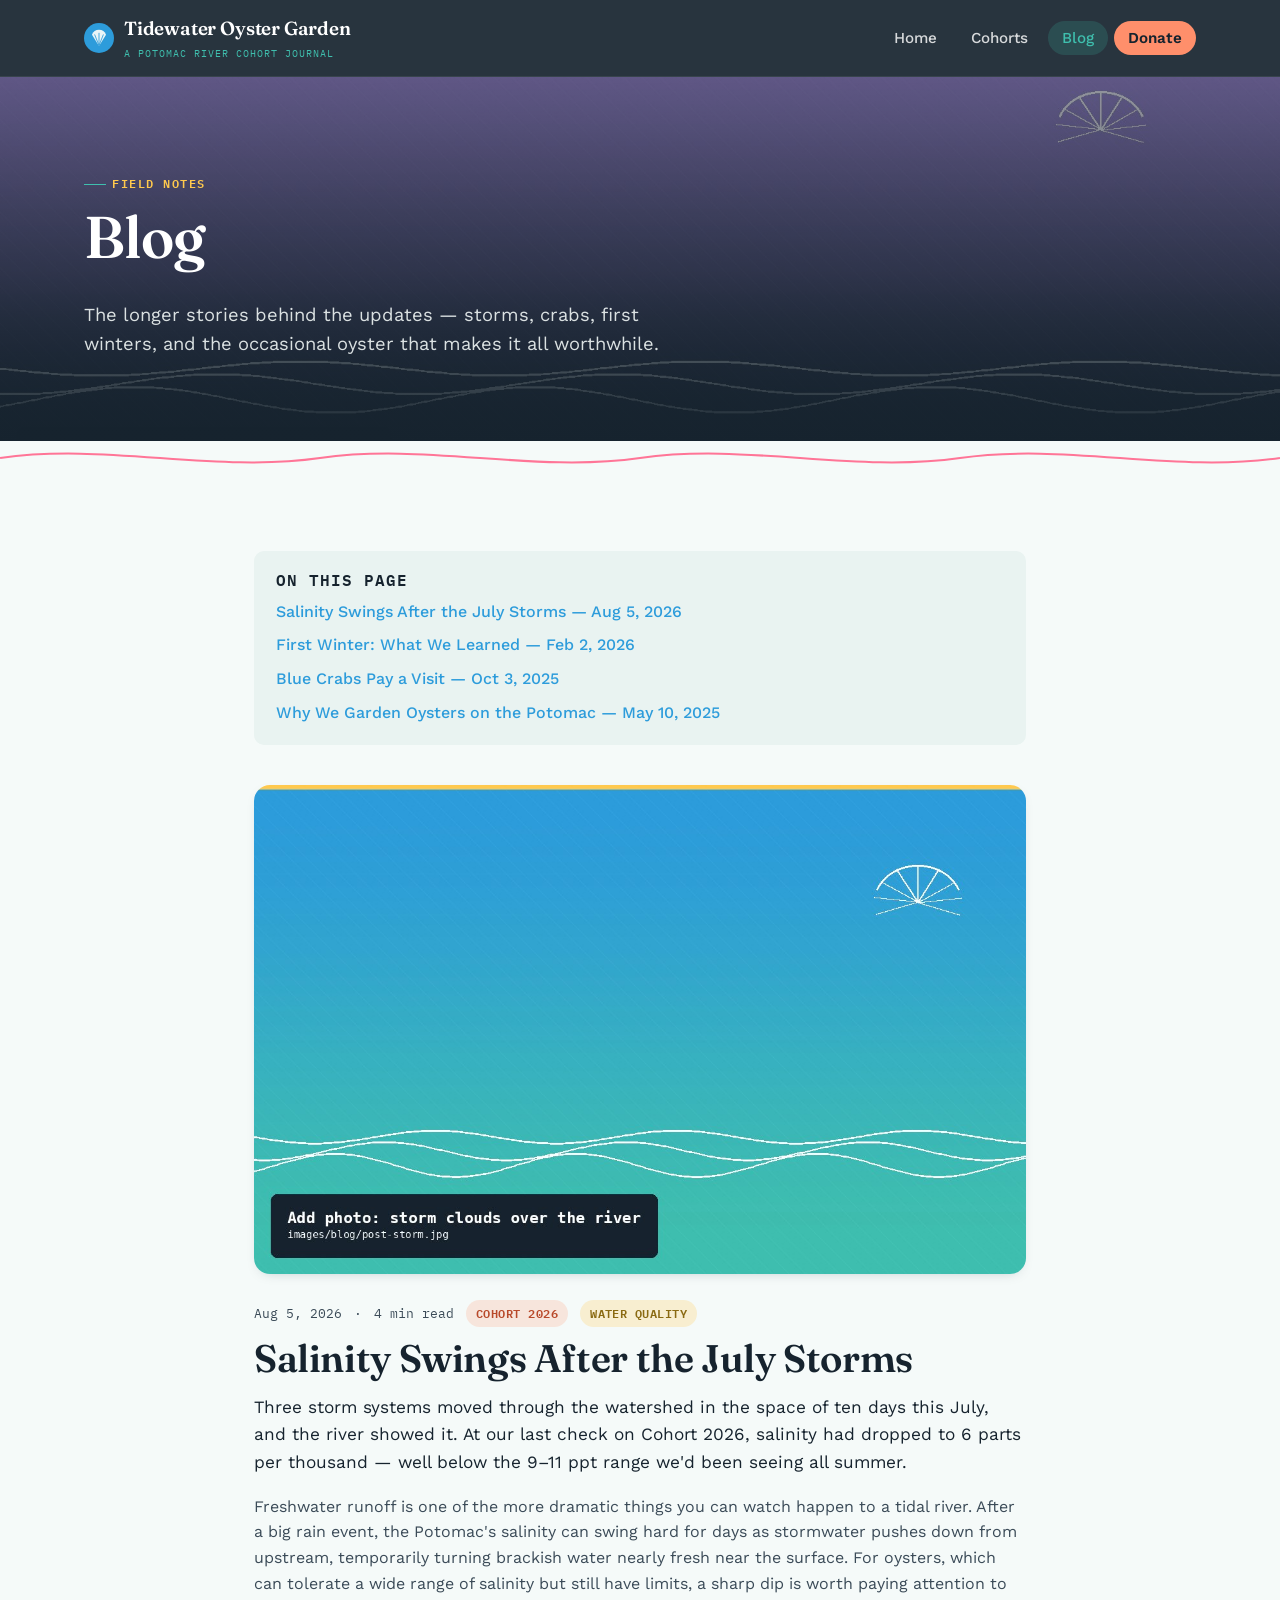
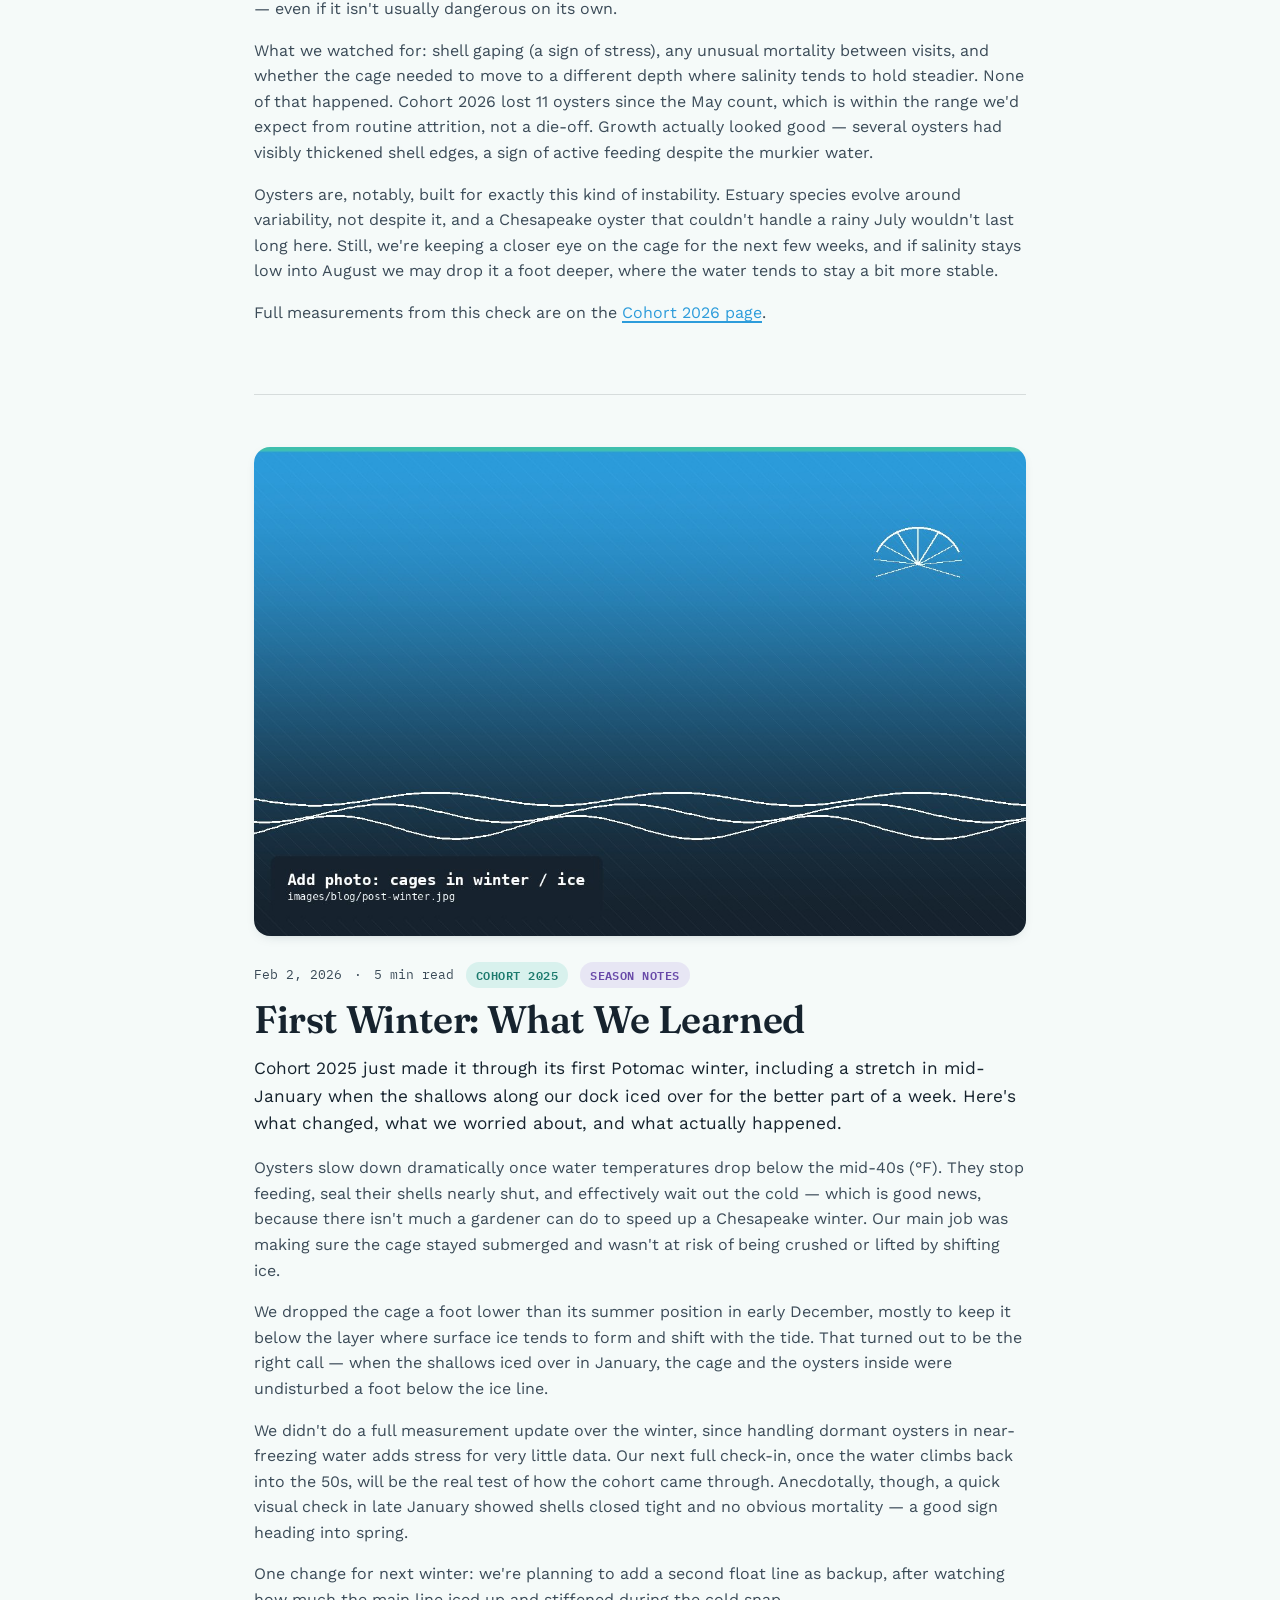
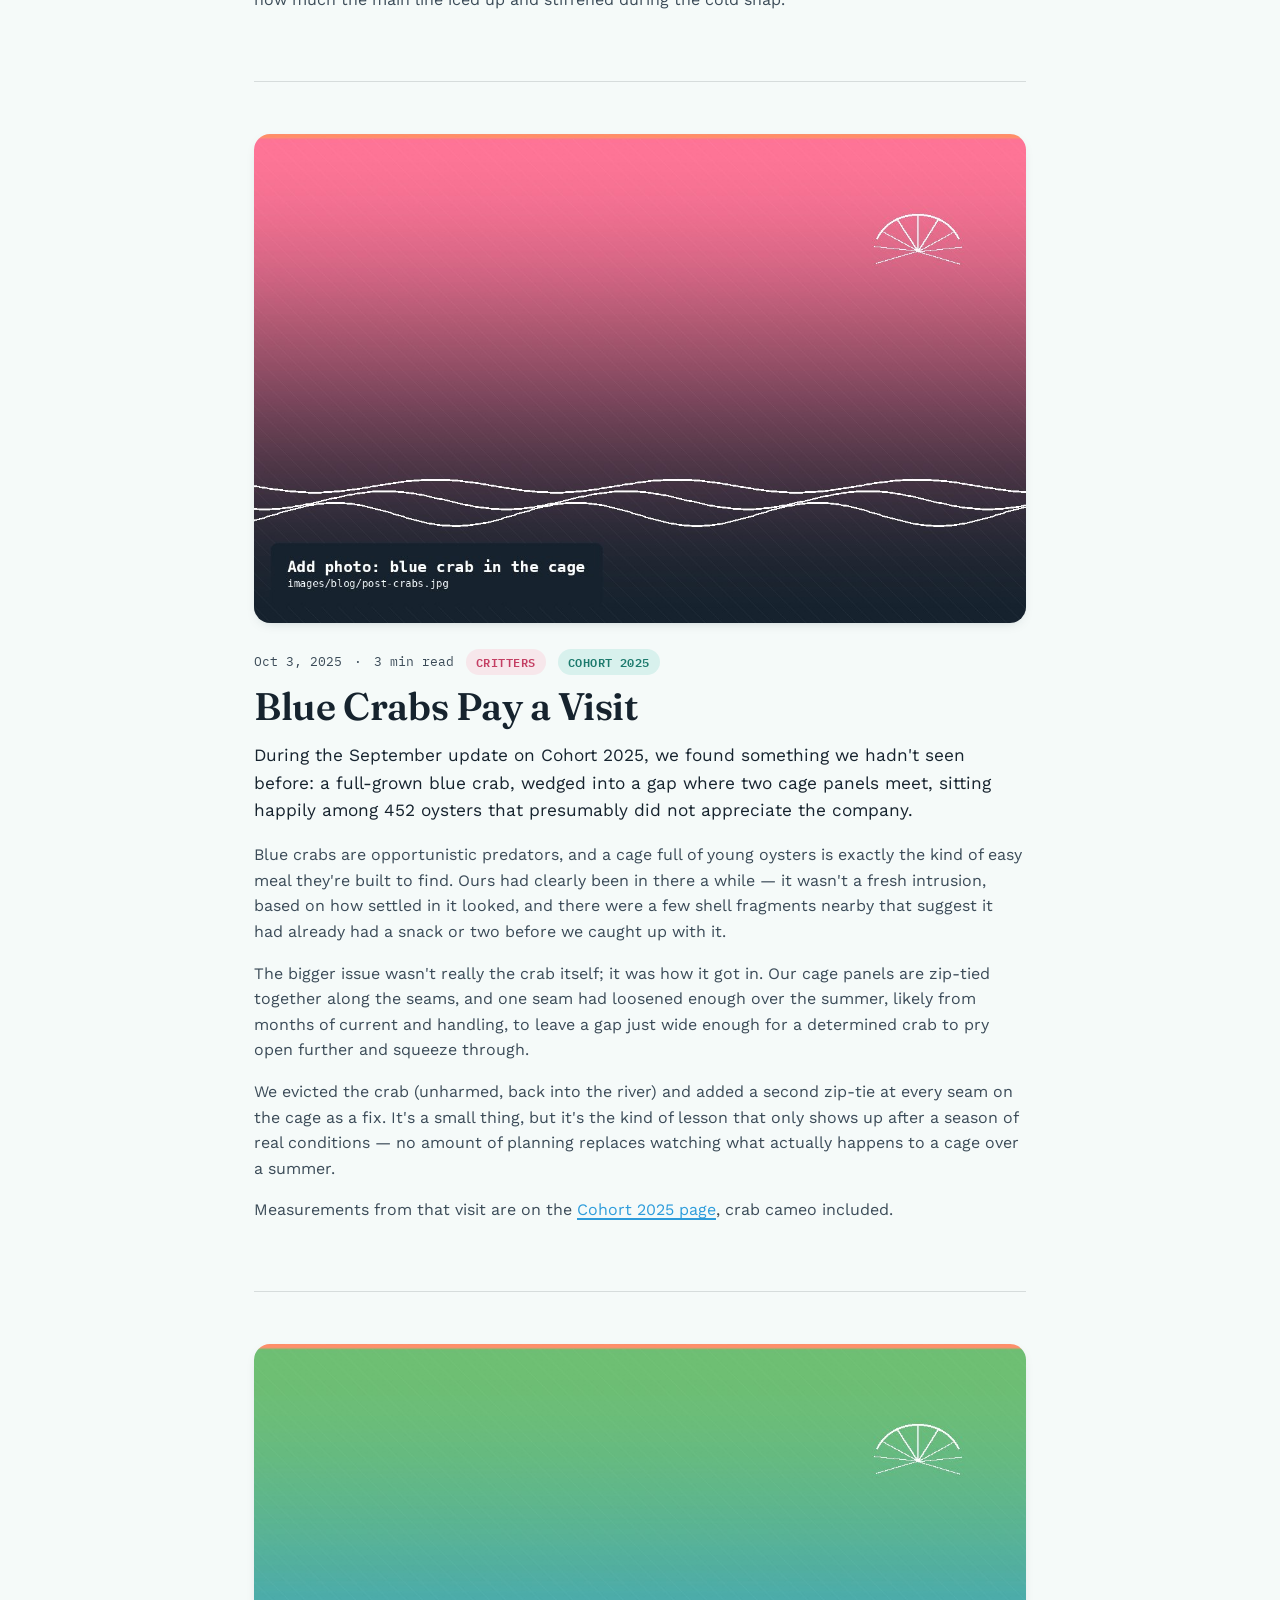
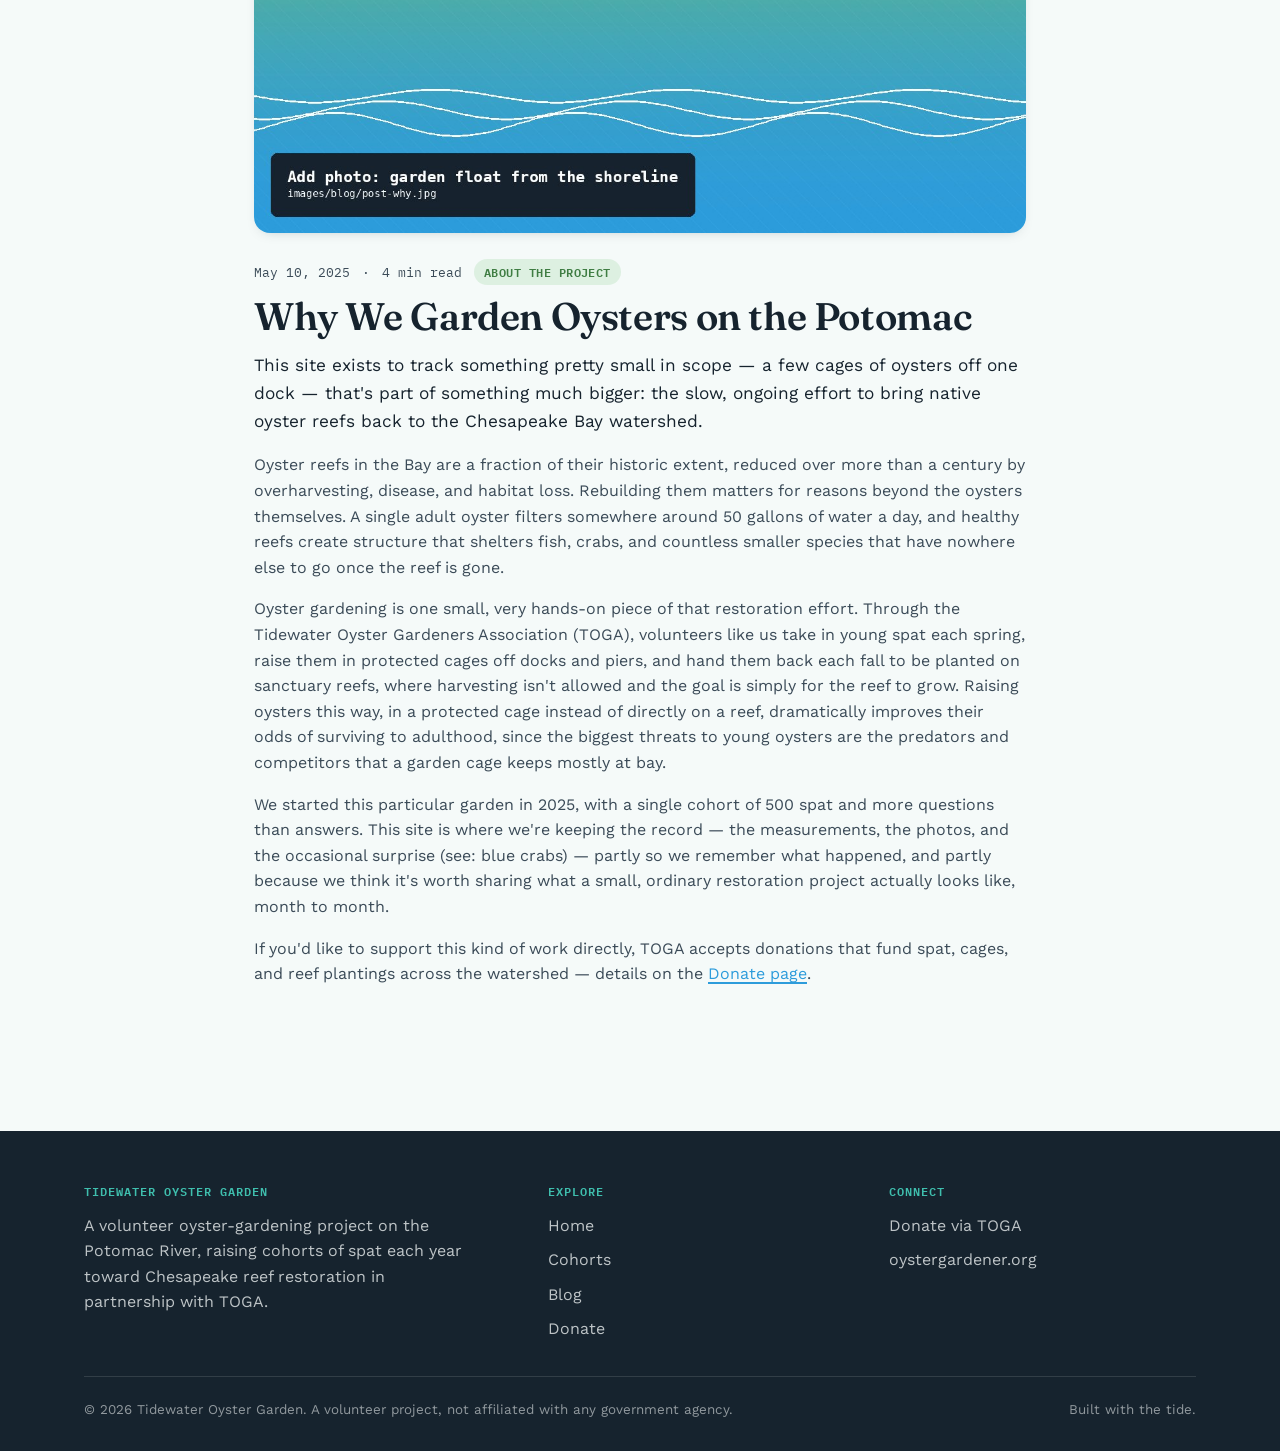
==== blog.html @ a96fbdc8 "Add files via upload" ====
<!DOCTYPE html>
<html lang="en">
<head>
<meta charset="UTF-8">
<meta name="viewport" content="width=device-width, initial-scale=1.0">
<title>Blog — Tidewater Oyster Garden</title>
<meta name="description" content="Field notes from the oyster garden: storms, crabs, first winters, and the story behind the project.">
<link rel="preconnect" href="https://fonts.googleapis.com">
<link rel="stylesheet" href="css/style.css">
</head>
<body data-page="blog">

<header class="site-header">
  <nav class="nav">
    <a href="index.html" class="brand">
      <svg class="brand-mark" viewBox="0 0 32 32" xmlns="http://www.w3.org/2000/svg" aria-hidden="true">
        <circle cx="16" cy="16" r="16" fill="#2D9CDB"/>
        <path d="M16 24.5 L8.5 12.5 A8 8 0 0 1 23.5 12.5 Z" fill="#F5FAF9" opacity="0.95"/>
        <path d="M16 24 L16 10.5 M16 24 L11.3 12.2 M16 24 L20.7 12.2" stroke="#2D9CDB" stroke-width="0.9" fill="none"/>
      </svg>
      <span>Tidewater Oyster Garden<small>A Potomac River Cohort Journal</small></span>
    </a>
    <button class="nav-toggle" aria-label="Toggle navigation" aria-expanded="false"><span></span></button>
    <ul class="nav-links">
      <li><a href="index.html" data-nav="home">Home</a></li>
      <li><a href="cohorts.html" data-nav="cohorts">Cohorts</a></li>
      <li><a href="blog.html" data-nav="blog">Blog</a></li>
      <li><a href="donate.html" data-nav="donate" class="nav-cta">Donate</a></li>
    </ul>
  </nav>
</header>

<section class="hero" style="min-height:auto;">
  <div class="hero-media"><img src="images/site/hero-blog.jpg" alt="View of the oyster garden float from the dock"></div>
  <div class="hero-inner hero-inner--sm">
    <p class="eyebrow" style="color:#FFC94D">Field notes</p>
    <h1 style="max-width:20ch;">Blog</h1>
    <p class="lede">The longer stories behind the updates — storms, crabs, first winters, and the occasional oyster that makes it all worthwhile.</p>
  </div>
</section>

<svg class="tide-line" viewBox="0 0 1200 40" preserveAspectRatio="none" aria-hidden="true">
  <path d="M0,20 C100,2 200,38 300,20 C400,2 500,38 600,20 C700,2 800,38 900,20 C1000,2 1100,38 1200,20" stroke="#FF7597"/>
</svg>

<section class="section">
  <div class="container" style="max-width:820px;">

    <nav class="post-toc" aria-label="Post index">
      <h2>On this page</h2>
      <ul>
        <li><a href="#salinity-swings">Salinity Swings After the July Storms — Aug 5, 2026</a></li>
        <li><a href="#first-winter">First Winter: What We Learned — Feb 2, 2026</a></li>
        <li><a href="#blue-crabs">Blue Crabs Pay a Visit — Oct 3, 2025</a></li>
        <li><a href="#why-we-garden">Why We Garden Oysters on the Potomac — May 10, 2025</a></li>
      </ul>
    </nav>

    <article class="post" id="salinity-swings">
      <div class="post-media"><img src="images/blog/post-storm.jpg" alt="Storm clouds gathering over the Potomac"></div>
      <div class="post-meta">
        <span>Aug 5, 2026</span><span>·</span><span>4 min read</span><span class="tag tag-coral">Cohort 2026</span><span class="tag tag-gold">Water Quality</span>
      </div>
      <h2>Salinity Swings After the July Storms</h2>
      <p class="lede">Three storm systems moved through the watershed in the space of ten days this July, and the river showed it. At our last check on Cohort 2026, salinity had dropped to 6 parts per thousand — well below the 9–11 ppt range we'd been seeing all summer.</p>
      <p>Freshwater runoff is one of the more dramatic things you can watch happen to a tidal river. After a big rain event, the Potomac's salinity can swing hard for days as stormwater pushes down from upstream, temporarily turning brackish water nearly fresh near the surface. For oysters, which can tolerate a wide range of salinity but still have limits, a sharp dip is worth paying attention to — even if it isn't usually dangerous on its own.</p>
      <p>What we watched for: shell gaping (a sign of stress), any unusual mortality between visits, and whether the cage needed to move to a different depth where salinity tends to hold steadier. None of that happened. Cohort 2026 lost 11 oysters since the May count, which is within the range we'd expect from routine attrition, not a die-off. Growth actually looked good — several oysters had visibly thickened shell edges, a sign of active feeding despite the murkier water.</p>
      <p>Oysters are, notably, built for exactly this kind of instability. Estuary species evolve around variability, not despite it, and a Chesapeake oyster that couldn't handle a rainy July wouldn't last long here. Still, we're keeping a closer eye on the cage for the next few weeks, and if salinity stays low into August we may drop it a foot deeper, where the water tends to stay a bit more stable.</p>
      <p>Full measurements from this check are on the <a href="cohort-2026.html#update-2026-07">Cohort 2026 page</a>.</p>
    </article>

    <article class="post" id="first-winter">
      <div class="post-media"><img src="images/blog/post-winter.jpg" alt="Ice forming near the dock in winter"></div>
      <div class="post-meta">
        <span>Feb 2, 2026</span><span>·</span><span>5 min read</span><span class="tag tag-seafoam">Cohort 2025</span><span class="tag tag-lavender">Season Notes</span>
      </div>
      <h2>First Winter: What We Learned</h2>
      <p class="lede">Cohort 2025 just made it through its first Potomac winter, including a stretch in mid-January when the shallows along our dock iced over for the better part of a week. Here's what changed, what we worried about, and what actually happened.</p>
      <p>Oysters slow down dramatically once water temperatures drop below the mid-40s (°F). They stop feeding, seal their shells nearly shut, and effectively wait out the cold — which is good news, because there isn't much a gardener can do to speed up a Chesapeake winter. Our main job was making sure the cage stayed submerged and wasn't at risk of being crushed or lifted by shifting ice.</p>
      <p>We dropped the cage a foot lower than its summer position in early December, mostly to keep it below the layer where surface ice tends to form and shift with the tide. That turned out to be the right call — when the shallows iced over in January, the cage and the oysters inside were undisturbed a foot below the ice line.</p>
      <p>We didn't do a full measurement update over the winter, since handling dormant oysters in near-freezing water adds stress for very little data. Our next full check-in, once the water climbs back into the 50s, will be the real test of how the cohort came through. Anecdotally, though, a quick visual check in late January showed shells closed tight and no obvious mortality — a good sign heading into spring.</p>
      <p>One change for next winter: we're planning to add a second float line as backup, after watching how much the main line iced up and stiffened during the cold snap.</p>
    </article>

    <article class="post" id="blue-crabs">
      <div class="post-media"><img src="images/blog/post-crabs.jpg" alt="A blue crab found inside the oyster cage"></div>
      <div class="post-meta">
        <span>Oct 3, 2025</span><span>·</span><span>3 min read</span><span class="tag">Critters</span><span class="tag tag-seafoam">Cohort 2025</span>
      </div>
      <h2>Blue Crabs Pay a Visit</h2>
      <p class="lede">During the September update on Cohort 2025, we found something we hadn't seen before: a full-grown blue crab, wedged into a gap where two cage panels meet, sitting happily among 452 oysters that presumably did not appreciate the company.</p>
      <p>Blue crabs are opportunistic predators, and a cage full of young oysters is exactly the kind of easy meal they're built to find. Ours had clearly been in there a while — it wasn't a fresh intrusion, based on how settled in it looked, and there were a few shell fragments nearby that suggest it had already had a snack or two before we caught up with it.</p>
      <p>The bigger issue wasn't really the crab itself; it was how it got in. Our cage panels are zip-tied together along the seams, and one seam had loosened enough over the summer, likely from months of current and handling, to leave a gap just wide enough for a determined crab to pry open further and squeeze through.</p>
      <p>We evicted the crab (unharmed, back into the river) and added a second zip-tie at every seam on the cage as a fix. It's a small thing, but it's the kind of lesson that only shows up after a season of real conditions — no amount of planning replaces watching what actually happens to a cage over a summer.</p>
      <p>Measurements from that visit are on the <a href="cohort-2025.html#update-2025-09">Cohort 2025 page</a>, crab cameo included.</p>
    </article>

    <article class="post" id="why-we-garden">
      <div class="post-media"><img src="images/blog/post-why.jpg" alt="View of the garden float from the shoreline"></div>
      <div class="post-meta">
        <span>May 10, 2025</span><span>·</span><span>4 min read</span><span class="tag tag-marsh">About the Project</span>
      </div>
      <h2>Why We Garden Oysters on the Potomac</h2>
      <p class="lede">This site exists to track something pretty small in scope — a few cages of oysters off one dock — that's part of something much bigger: the slow, ongoing effort to bring native oyster reefs back to the Chesapeake Bay watershed.</p>
      <p>Oyster reefs in the Bay are a fraction of their historic extent, reduced over more than a century by overharvesting, disease, and habitat loss. Rebuilding them matters for reasons beyond the oysters themselves. A single adult oyster filters somewhere around 50 gallons of water a day, and healthy reefs create structure that shelters fish, crabs, and countless smaller species that have nowhere else to go once the reef is gone.</p>
      <p>Oyster gardening is one small, very hands-on piece of that restoration effort. Through the Tidewater Oyster Gardeners Association (TOGA), volunteers like us take in young spat each spring, raise them in protected cages off docks and piers, and hand them back each fall to be planted on sanctuary reefs, where harvesting isn't allowed and the goal is simply for the reef to grow. Raising oysters this way, in a protected cage instead of directly on a reef, dramatically improves their odds of surviving to adulthood, since the biggest threats to young oysters are the predators and competitors that a garden cage keeps mostly at bay.</p>
      <p>We started this particular garden in 2025, with a single cohort of 500 spat and more questions than answers. This site is where we're keeping the record — the measurements, the photos, and the occasional surprise (see: blue crabs) — partly so we remember what happened, and partly because we think it's worth sharing what a small, ordinary restoration project actually looks like, month to month.</p>
      <p>If you'd like to support this kind of work directly, TOGA accepts donations that fund spat, cages, and reef plantings across the watershed — details on the <a href="donate.html">Donate page</a>.</p>
    </article>

  </div>
</section>

<footer class="site-footer">
  <div class="container">
    <div class="footer-grid">
      <div>
        <h4>Tidewater Oyster Garden</h4>
        <p style="color:rgba(245,250,249,.75); max-width:38ch;">A volunteer oyster-gardening project on the Potomac River, raising cohorts of spat each year toward Chesapeake reef restoration in partnership with TOGA.</p>
      </div>
      <div>
        <h4>Explore</h4>
        <ul>
          <li><a href="index.html">Home</a></li>
          <li><a href="cohorts.html">Cohorts</a></li>
          <li><a href="blog.html">Blog</a></li>
          <li><a href="donate.html">Donate</a></li>
        </ul>
      </div>
      <div>
        <h4>Connect</h4>
        <ul>
          <li><a href="https://www.oystergardener.org/donate" target="_blank" rel="noopener">Donate via TOGA</a></li>
          <li><a href="https://www.oystergardener.org" target="_blank" rel="noopener">oystergardener.org</a></li>
        </ul>
      </div>
    </div>
    <div class="footer-bottom">
      <span>© 2026 Tidewater Oyster Garden. A volunteer project, not affiliated with any government agency.</span>
      <span>Built with the tide.</span>
    </div>
  </div>
</footer>

<script src="js/main.js"></script>
</body>
</html>
---- css/style.css ----
/* ==========================================================================
   Tidewater Oyster Garden — stylesheet
   A field-notebook aesthetic for a citizen-science oyster garden on the
   Potomac. Signature element: the "tide line" — a wavy rule that separates
   sections, and a vertical tide gauge that tracks cohort update history.
   ========================================================================== */

@import url('https://fonts.googleapis.com/css2?family=Fraunces:opsz,wght@9..144,400;9..144,500;9..144,600;9..144,700&family=Work+Sans:wght@400;500;600;700&family=IBM+Plex+Mono:wght@400;500;600&display=swap');

:root{
  /* -- brand palette (fixed) -- */
  --bay:      #2D9CDB;
  --seafoam:  #3FBFAE;
  --coral:    #FF8F6B;
  --gold:     #FFC94D;
  --lavender: #A78BDB;
  --salmon:   #FF7597;
  --marsh:    #6FBF73;

  /* -- neutrals, built to sit quietly around the palette -- */
  --ink:        #16232E;
  --ink-soft:   #3B4B58;
  --paper:      #F5FAF9;
  --paper-alt:  #E9F3F1;
  --paper-deep: #DCEAE8;
  --white:      #FFFFFF;
  --line:       rgba(22,35,46,.14);
  --line-soft:  rgba(22,35,46,.08);
  --shadow:     0 12px 30px -14px rgba(16,45,58,.35);
  --shadow-sm:  0 4px 14px -8px rgba(16,45,58,.35);

  /* -- type -- */
  --font-display: 'Fraunces', 'Georgia', serif;
  --font-body:    'Work Sans', -apple-system, sans-serif;
  --font-mono:    'IBM Plex Mono', 'SFMono-Regular', monospace;

  --radius: 16px;
  --radius-sm: 10px;
  --container: 1160px;
}

*, *::before, *::after{ box-sizing: border-box; }
html{ scroll-behavior: smooth; }
@media (prefers-reduced-motion: reduce){
  html{ scroll-behavior: auto; }
  *, *::before, *::after{ animation-duration: .001ms !important; animation-iteration-count: 1 !important; transition-duration: .001ms !important; scroll-behavior: auto !important; }
}

body{
  margin: 0;
  font-family: var(--font-body);
  color: var(--ink);
  background: var(--paper);
  line-height: 1.6;
  -webkit-font-smoothing: antialiased;
}

h1,h2,h3,h4{
  font-family: var(--font-display);
  font-weight: 600;
  line-height: 1.12;
  margin: 0 0 .5em;
  color: var(--ink);
  letter-spacing: -.01em;
}
h1{ font-size: clamp(2.4rem, 4.6vw, 4rem); font-weight: 600; }
h2{ font-size: clamp(1.7rem, 3vw, 2.5rem); }
h3{ font-size: clamp(1.25rem, 1.8vw, 1.6rem); }
p{ margin: 0 0 1em; color: var(--ink-soft); }
a{ color: var(--bay); text-decoration-thickness: 1.5px; text-underline-offset: 3px; }
a:hover{ color: #1f7fb8; }
img{ max-width: 100%; display: block; }
ul{ padding-left: 1.2em; }

:focus-visible{
  outline: 3px solid var(--gold);
  outline-offset: 3px;
  border-radius: 4px;
}

.container{
  width: 100%;
  max-width: var(--container);
  margin: 0 auto;
  padding: 0 24px;
}

.eyebrow{
  font-family: var(--font-mono);
  font-size: .78rem;
  letter-spacing: .12em;
  text-transform: uppercase;
  color: var(--seafoam);
  font-weight: 600;
  display: inline-flex;
  align-items: center;
  gap: .5em;
  margin-bottom: .8em;
}
.eyebrow::before{
  content: "";
  width: 22px; height: 1.5px;
  background: var(--seafoam);
  display: inline-block;
}

/* ==========================================================================
   Site header / nav
   ========================================================================== */
.site-header{
  position: sticky; top: 0; z-index: 50;
  background: rgba(22,35,46,.92);
  backdrop-filter: blur(10px);
  border-bottom: 1px solid rgba(255,255,255,.08);
}
.nav{
  display: flex; align-items: center; justify-content: space-between;
  padding: 14px 24px;
  max-width: var(--container);
  margin: 0 auto;
}
.brand{
  display: flex; align-items: center; gap: 10px;
  color: var(--white); text-decoration: none;
  font-family: var(--font-display); font-weight: 600; font-size: 1.18rem;
  letter-spacing: -.01em;
}
.brand:hover{ color: var(--white); }
.brand-mark{ width: 30px; height: 30px; flex-shrink: 0; }
.brand small{
  display: block; font-family: var(--font-mono); font-weight: 400;
  font-size: .62rem; letter-spacing: .1em; text-transform: uppercase;
  color: var(--seafoam); margin-top: 2px;
}

.nav-links{
  display: flex; align-items: center; gap: 6px;
  list-style: none; margin: 0; padding: 0;
}
.nav-links a{
  color: rgba(255,255,255,.82);
  text-decoration: none;
  font-weight: 500; font-size: .95rem;
  padding: 8px 14px; border-radius: 999px;
  transition: background .15s ease, color .15s ease;
}
.nav-links a:hover{ background: rgba(255,255,255,.1); color: var(--white); }
.nav-links a.active{ background: rgba(63,191,174,.18); color: var(--seafoam); }
.nav-links a.nav-cta{
  background: var(--coral); color: var(--ink); font-weight: 600;
}
.nav-links a.nav-cta:hover{ background: #ff7c50; color: var(--ink); }

.nav-toggle{
  display: none;
  background: none; border: 1px solid rgba(255,255,255,.3);
  border-radius: 8px; width: 42px; height: 38px;
  align-items: center; justify-content: center; cursor: pointer;
}
.nav-toggle span, .nav-toggle span::before, .nav-toggle span::after{
  content: ""; display: block; width: 20px; height: 2px; background: var(--white);
  position: relative; transition: transform .2s ease, opacity .2s ease;
}
.nav-toggle span::before{ position: absolute; top: -6px; }
.nav-toggle span::after{ position: absolute; top: 6px; }

@media (max-width: 820px){
  .nav-toggle{ display: flex; }
  .nav-links{
    position: absolute; top: 100%; left: 0; right: 0;
    flex-direction: column; align-items: stretch; gap: 2px;
    background: rgba(22,35,46,.98); padding: 10px 16px 18px;
    display: none;
  }
  .nav-links.open{ display: flex; }
  .nav-links a{ padding: 12px 14px; }
}

/* ==========================================================================
   Tide line — signature divider motif
   ========================================================================== */
.tide-line{ display: block; width: 100%; height: 34px; margin: 0; }
.tide-line path{ fill: none; stroke-width: 2.4; }

.section{ padding: 76px 0; }
.section--tight{ padding: 44px 0; }
.section--alt{ background: var(--paper-alt); }
.section--ink{ background: var(--ink); color: var(--paper); }
.section--ink h2, .section--ink h3{ color: var(--white); }
.section--ink p{ color: rgba(245,250,249,.78); }

/* ==========================================================================
   Buttons
   ========================================================================== */
.btn{
  display: inline-flex; align-items: center; gap: 8px;
  font-family: var(--font-body); font-weight: 600; font-size: .96rem;
  padding: 13px 24px; border-radius: 999px;
  text-decoration: none; border: none; cursor: pointer;
  transition: transform .15s ease, box-shadow .15s ease, background .15s ease;
}
.btn:hover{ transform: translateY(-2px); }
.btn-primary{ background: var(--coral); color: var(--ink); box-shadow: var(--shadow-sm); }
.btn-primary:hover{ background: #ff7c50; color: var(--ink); }
.btn-ghost{
  background: transparent; color: var(--white);
  border: 1.5px solid rgba(255,255,255,.55);
}
.btn-ghost:hover{ background: rgba(255,255,255,.12); color: var(--white); }
.btn-outline{
  background: transparent; color: var(--ink);
  border: 1.5px solid var(--ink);
}
.btn-outline:hover{ background: var(--ink); color: var(--white); }
.btn-lg{ padding: 17px 32px; font-size: 1.05rem; }

/* ==========================================================================
   Hero
   ========================================================================== */
.hero{
  position: relative; color: var(--white);
  background: var(--ink);
  overflow: hidden;
}
.hero-media{
  position: absolute; inset: 0;
}
.hero-media img{ width: 100%; height: 100%; object-fit: cover; opacity: .82; }
.hero-media::after{
  content: "";
  position: absolute; inset: 0;
  background: linear-gradient(180deg, rgba(22,35,46,.35) 0%, rgba(22,35,46,.55) 55%, rgba(22,35,46,.96) 100%);
}
.hero-inner{
  position: relative; z-index: 2;
  padding: 120px 24px 90px;
  max-width: var(--container); margin: 0 auto;
}
.hero-inner.hero-inner--sm{ padding: 90px 24px 64px; }
.hero h1{ color: var(--white); max-width: 16ch; }
.hero .lede{ color: rgba(245,250,249,.88); font-size: 1.15rem; max-width: 54ch; }
.hero-cta{ display: flex; gap: 14px; flex-wrap: wrap; margin-top: 26px; }
.hero-stats{
  display: flex; gap: 34px; flex-wrap: wrap;
  margin-top: 48px; padding-top: 28px;
  border-top: 1px solid rgba(255,255,255,.18);
}
.hero-stat b{
  display: block; font-family: var(--font-mono); font-size: 1.6rem;
  color: var(--gold);
}
.hero-stat span{ font-size: .82rem; color: rgba(245,250,249,.7); }

/* ==========================================================================
   Cards
   ========================================================================== */
.grid{ display: grid; gap: 26px; }
.grid-3{ grid-template-columns: repeat(3, 1fr); }
.grid-2{ grid-template-columns: repeat(2, 1fr); }
@media (max-width: 900px){ .grid-3{ grid-template-columns: 1fr 1fr; } }
@media (max-width: 640px){ .grid-3, .grid-2{ grid-template-columns: 1fr; } }

.card{
  background: var(--white);
  border-radius: var(--radius);
  border: 1px solid var(--line-soft);
  overflow: hidden;
  box-shadow: var(--shadow-sm);
  display: flex; flex-direction: column;
  transition: transform .18s ease, box-shadow .18s ease;
}
.card:hover{ transform: translateY(-4px); box-shadow: var(--shadow); }
.card-media{ aspect-ratio: 4/3; overflow: hidden; background: var(--paper-deep); }
.card-media img{ width: 100%; height: 100%; object-fit: cover; }
.card-body{ padding: 22px; display: flex; flex-direction: column; gap: 8px; flex: 1; }
.card-body h3{ margin-bottom: 2px; }
.card-body h3 a{ color: var(--ink); text-decoration: none; }
.card-body h3 a:hover{ color: var(--bay); }
.card-foot{
  margin-top: auto; padding-top: 10px;
  display: flex; align-items: center; justify-content: space-between;
  font-family: var(--font-mono); font-size: .8rem; color: var(--ink-soft);
}

.tag{
  display: inline-flex; align-items: center;
  font-family: var(--font-mono); font-size: .72rem; font-weight: 600;
  letter-spacing: .04em; text-transform: uppercase;
  padding: 4px 10px; border-radius: 999px;
  background: rgba(255,117,151,.14); color: #c43e63;
}
.tag.tag-seafoam{ background: rgba(63,191,174,.16); color: #1c7a6d; }
.tag.tag-marsh{ background: rgba(111,191,115,.18); color: #3f7d43; }
.tag.tag-gold{ background: rgba(255,201,77,.24); color: #8a6a12; }
.tag.tag-lavender{ background: rgba(167,139,219,.18); color: #6849a8; }
.tag.tag-coral{ background: rgba(255,143,107,.2); color: #b8492a; }

.badge{
  display: inline-flex; align-items: center; gap: 6px;
  font-family: var(--font-mono); font-size: .74rem; font-weight: 600;
  padding: 5px 11px; border-radius: 999px;
  background: rgba(111,191,115,.18); color: #3f7d43;
}
.badge.badge-active{ background: rgba(45,156,219,.16); color: #1a6693; }
.badge-dot{ width: 6px; height: 6px; border-radius: 50%; background: currentColor; }

/* ==========================================================================
   Stat / data grid — the "field log" readout
   ========================================================================== */
.data-grid{
  display: grid; grid-template-columns: repeat(4, 1fr);
  gap: 1px; background: var(--line-soft);
  border: 1px solid var(--line-soft); border-radius: var(--radius-sm);
  overflow: hidden; margin: 20px 0;
}
.data-cell{ background: var(--white); padding: 16px 14px; }
.data-cell .k{
  display: block; font-family: var(--font-mono); font-size: .68rem;
  letter-spacing: .06em; text-transform: uppercase; color: var(--ink-soft);
  margin-bottom: 6px;
}
.data-cell .v{
  font-family: var(--font-mono); font-size: 1.15rem; font-weight: 600; color: var(--ink);
}
.data-cell.accent-bay .v{ color: #1a6693; }
.data-cell.accent-coral .v{ color: #c1552f; }
.data-cell.accent-marsh .v{ color: #3f7d43; }
.data-cell.accent-salmon .v{ color: #c43e63; }
@media (max-width: 760px){ .data-grid{ grid-template-columns: repeat(2, 1fr); } }

.note-list{ margin: 18px 0 0; padding: 0; list-style: none; display: grid; gap: 14px; }
.note-list li{
  padding: 14px 16px; border-radius: var(--radius-sm);
  background: var(--paper-alt); border-left: 3px solid var(--seafoam);
}
.note-list li b{
  display: block; font-family: var(--font-mono); font-size: .72rem;
  text-transform: uppercase; letter-spacing: .06em; color: var(--ink-soft); margin-bottom: 4px;
}
.note-list li p{ margin: 0; color: var(--ink); }

/* ==========================================================================
   Photo grid within an update
   ========================================================================== */
.photo-grid{
  display: grid; gap: 12px;
  grid-template-columns: repeat(auto-fill, minmax(170px, 1fr));
  margin: 18px 0 6px;
}
figure.photo{
  margin: 0; background: var(--white); border-radius: var(--radius-sm);
  overflow: hidden; border: 1px solid var(--line-soft); box-shadow: var(--shadow-sm);
}
figure.photo img{ aspect-ratio: 4/3; object-fit: cover; width: 100%; }
figure.photo figcaption{
  padding: 9px 11px; font-size: .82rem; color: var(--ink-soft);
  font-family: var(--font-body);
}

/* ==========================================================================
   Update block + tide gauge timeline (cohort pages)
   ========================================================================== */
.timeline{
  display: grid; grid-template-columns: 64px 1fr; gap: 0 28px;
  margin-top: 10px;
}
.timeline-rail{
  grid-column: 1; display: flex; flex-direction: column; align-items: center;
}
.timeline-dot{
  width: 46px; height: 46px; border-radius: 50%;
  background: var(--ink); color: var(--gold);
  display: flex; align-items: center; justify-content: center;
  font-family: var(--font-mono); font-size: .68rem; font-weight: 700;
  border: 3px solid var(--seafoam); flex-shrink: 0; text-align: center;
}
.timeline-wave{
  flex: 1; width: 3px; margin: 4px 0;
  background: repeating-linear-gradient(180deg, var(--seafoam) 0 6px, transparent 6px 12px);
}
.update-block{ grid-column: 2; padding-bottom: 56px; }
.update-block:last-child{ padding-bottom: 8px; }
.update-head{ display: flex; align-items: baseline; gap: 14px; flex-wrap: wrap; margin-bottom: 4px; }
.update-head h3{ margin: 0; }
.update-date{ font-family: var(--font-mono); color: var(--bay); font-weight: 600; }
@media (max-width: 620px){
  .timeline{ grid-template-columns: 40px 1fr; gap: 0 16px; }
  .timeline-dot{ width: 34px; height: 34px; font-size: .58rem; }
}

/* ==========================================================================
   Blog
   ========================================================================== */
.post{
  border-top: 1px solid var(--line); padding: 52px 0;
}
.post:first-of-type{ border-top: none; padding-top: 0; }
.post-media{ border-radius: var(--radius); overflow: hidden; margin-bottom: 26px; box-shadow: var(--shadow-sm); }
.post-meta{
  display: flex; gap: 12px; align-items: center; flex-wrap: wrap;
  font-family: var(--font-mono); font-size: .82rem; color: var(--ink-soft); margin-bottom: 10px;
}
.post h2{ margin-bottom: 14px; }
.post .lede{ font-size: 1.08rem; color: var(--ink); }
.post-toc{
  background: var(--paper-alt); border-radius: var(--radius-sm);
  padding: 20px 22px; margin-bottom: 40px;
}
.post-toc h2{ font-size: 1rem; font-family: var(--font-mono); text-transform: uppercase; letter-spacing: .06em; margin-bottom: 10px; }
.post-toc ul{ list-style: none; padding: 0; margin: 0; display: grid; gap: 8px; }
.post-toc a{ text-decoration: none; font-weight: 500; }

/* ==========================================================================
   Footer
   ========================================================================== */
.site-footer{ background: var(--ink); color: rgba(245,250,249,.75); padding: 54px 0 30px; }
.footer-grid{
  display: grid; grid-template-columns: 1.4fr 1fr 1fr; gap: 34px;
  padding-bottom: 34px; border-bottom: 1px solid rgba(255,255,255,.12);
}
@media (max-width: 720px){ .footer-grid{ grid-template-columns: 1fr; } }
.footer-grid h4{
  color: var(--seafoam); font-family: var(--font-mono); font-size: .78rem;
  text-transform: uppercase; letter-spacing: .08em; margin-bottom: 14px;
}
.footer-grid ul{ list-style: none; padding: 0; margin: 0; display: grid; gap: 9px; }
.footer-grid a{ color: rgba(245,250,249,.75); text-decoration: none; }
.footer-grid a:hover{ color: var(--white); }
.footer-bottom{
  padding-top: 22px; display: flex; justify-content: space-between;
  flex-wrap: wrap; gap: 10px; font-size: .84rem; color: rgba(245,250,249,.55);
}

/* ==========================================================================
   Utility
   ========================================================================== */
.center{ text-align: center; }
.mx-auto{ margin-left: auto; margin-right: auto; }
.lede{ font-size: 1.08rem; }
.max-prose{ max-width: 68ch; }
.mt-lg{ margin-top: 48px; }
.reveal{ opacity: 0; transform: translateY(18px); transition: opacity .6s ease, transform .6s ease; }
.reveal.in{ opacity: 1; transform: none; }
@media (prefers-reduced-motion: reduce){ .reveal{ opacity: 1; transform: none; } }

.donate-banner{
  background: linear-gradient(120deg, var(--bay), var(--seafoam));
  border-radius: 24px; padding: 46px 40px; color: var(--white);
  display: flex; align-items: center; justify-content: space-between;
  gap: 30px; flex-wrap: wrap;
}
.donate-banner h2{ color: var(--white); margin-bottom: 6px; }
.donate-banner p{ color: rgba(255,255,255,.9); margin-bottom: 0; }

.impact-list{ list-style: none; padding: 0; margin: 0; display: grid; gap: 18px; }
.impact-list li{
  display: flex; gap: 14px; padding: 18px 20px; background: var(--white);
  border-radius: var(--radius-sm); border: 1px solid var(--line-soft); box-shadow: var(--shadow-sm);
}
.impact-num{
  font-family: var(--font-mono); font-weight: 700; color: var(--white);
  background: var(--coral); width: 40px; height: 40px; border-radius: 50%;
  display: flex; align-items: center; justify-content: center; flex-shrink: 0;
}
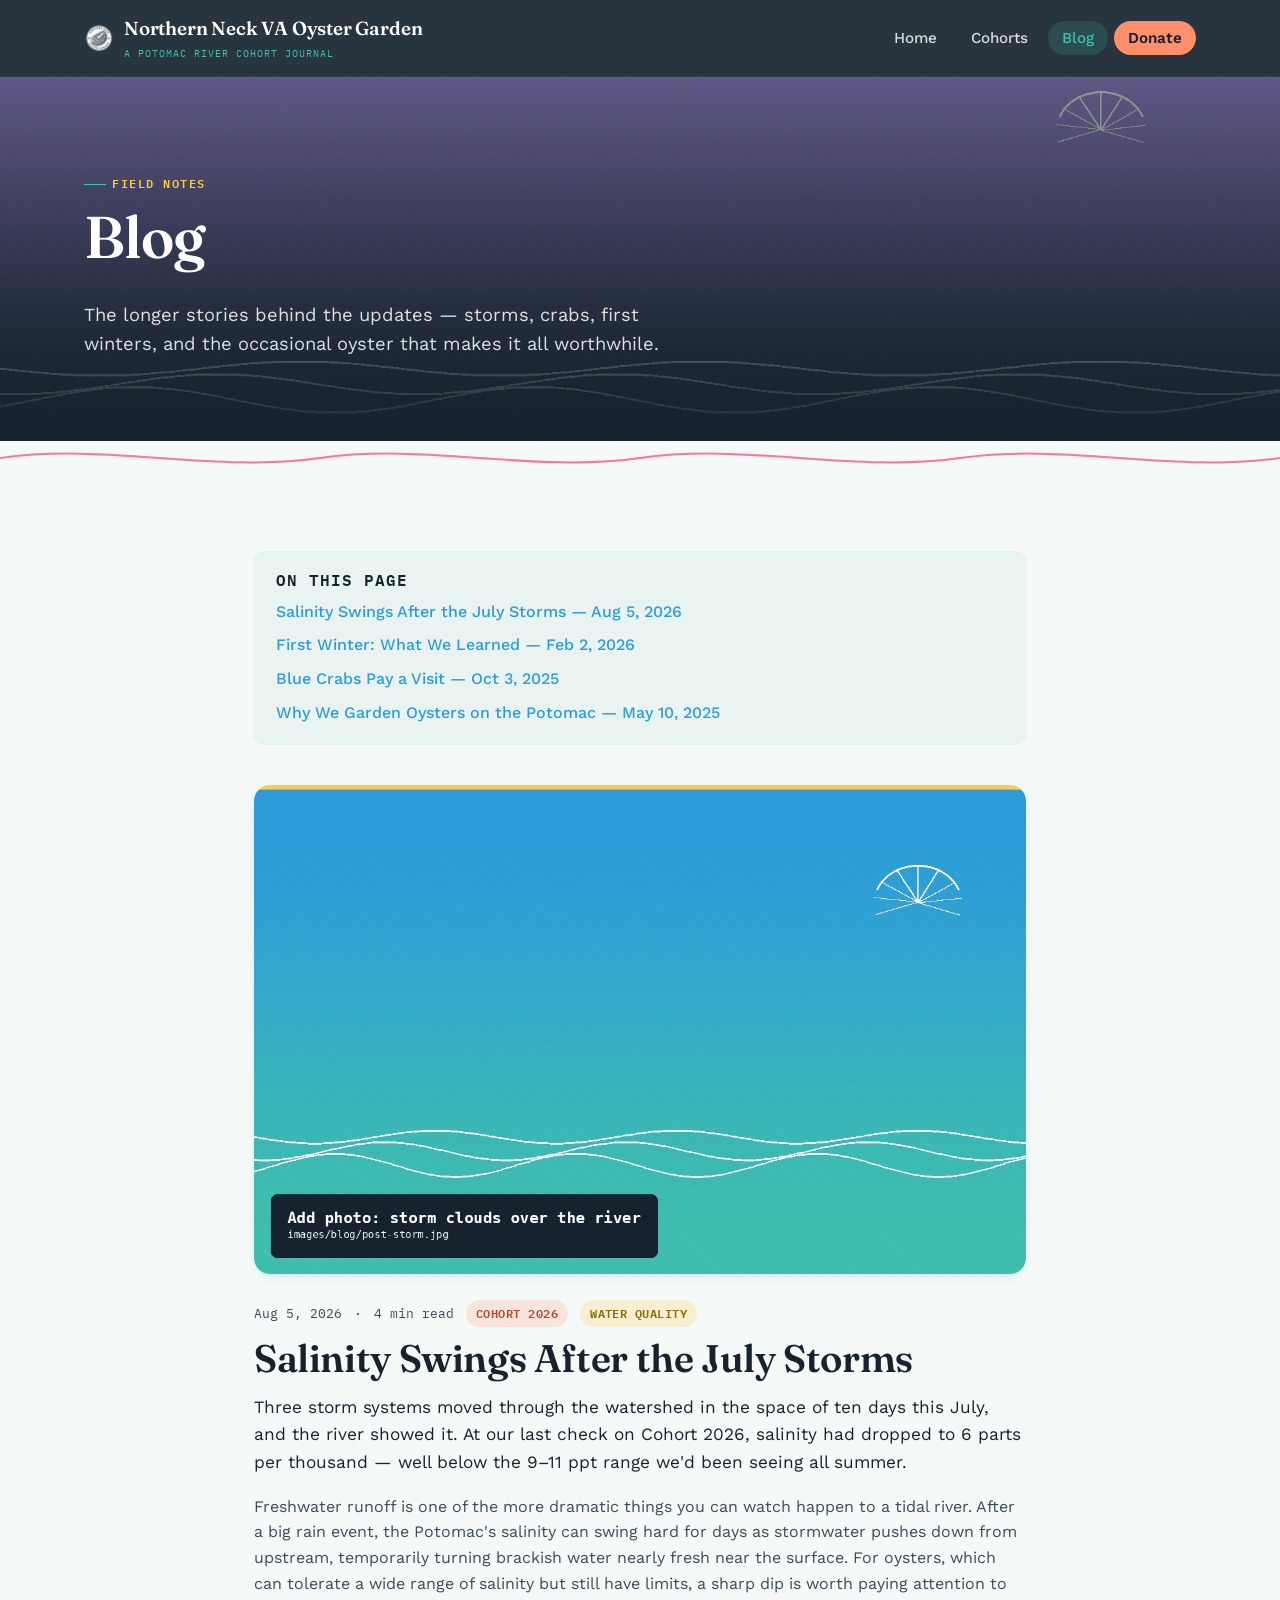
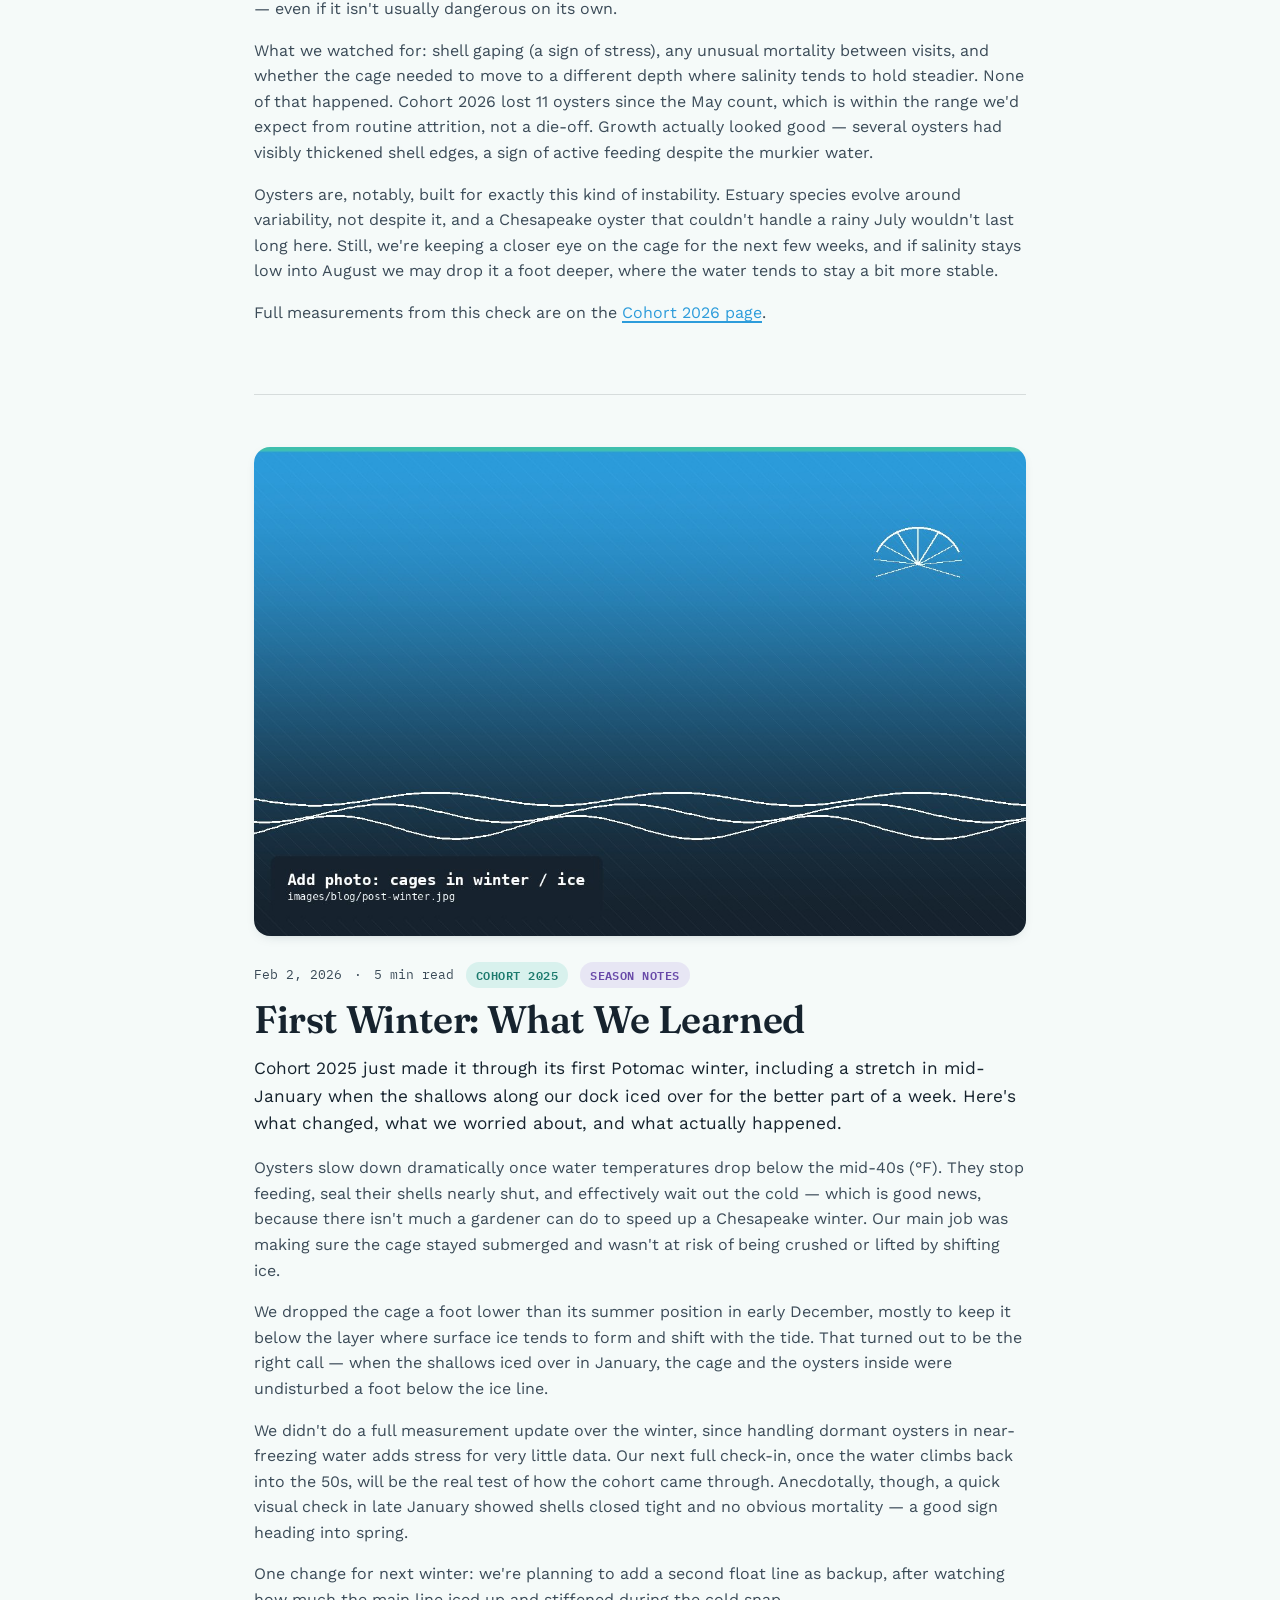
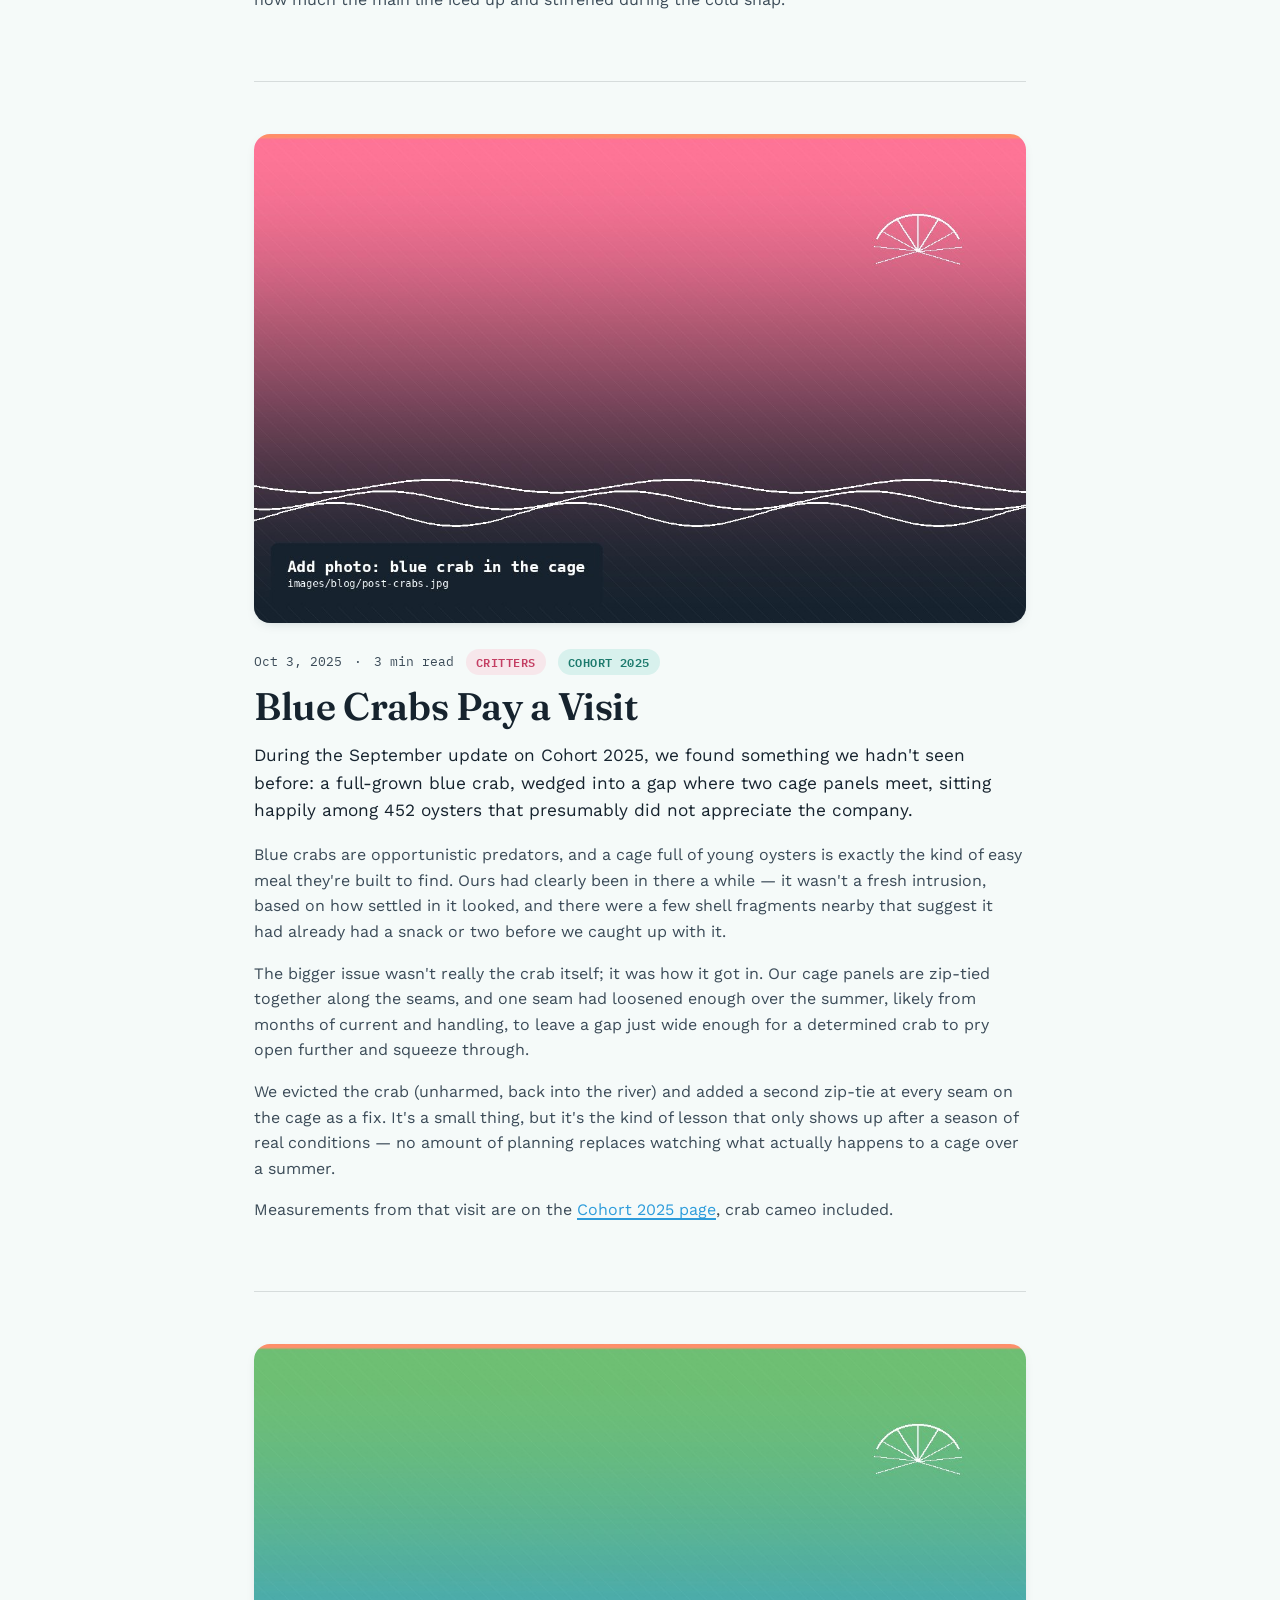
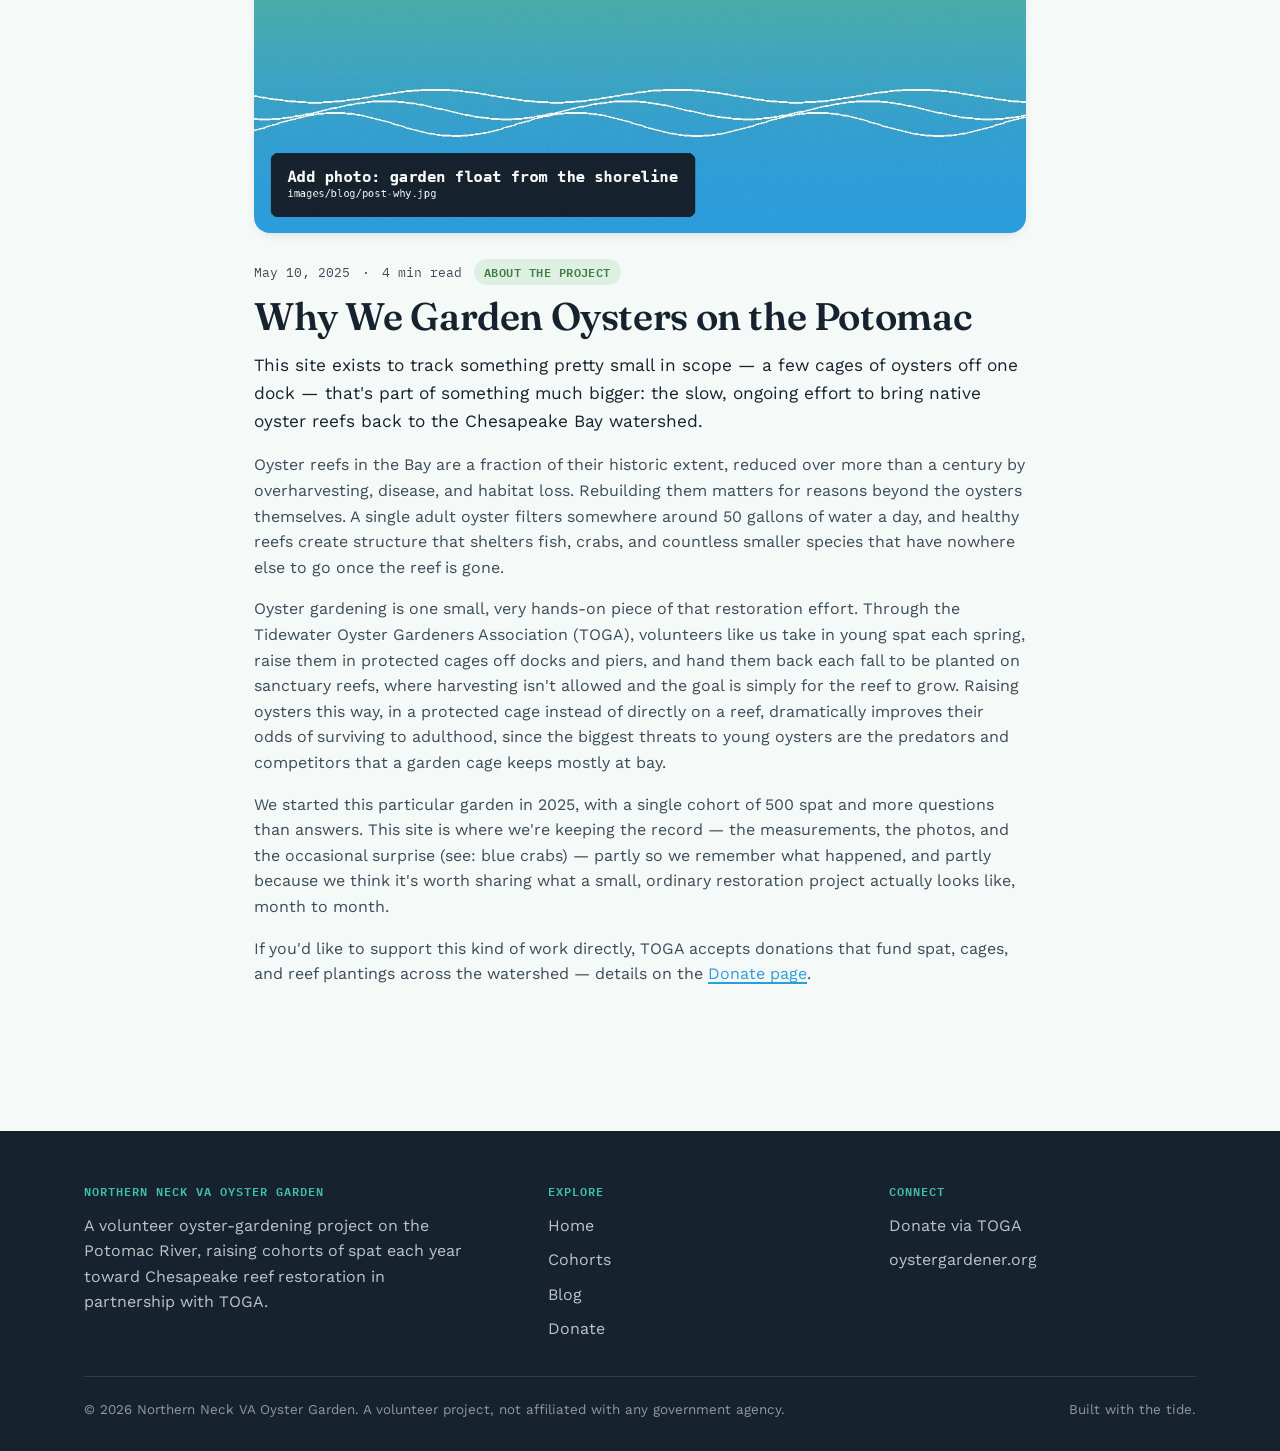
==== commit 91e4c13d: "Add files via upload" ====
--- a/blog.html
+++ b/blog.html
@@ -3,7 +3,7 @@
 <head>
 <meta charset="UTF-8">
 <meta name="viewport" content="width=device-width, initial-scale=1.0">
-<title>Blog — Tidewater Oyster Garden</title>
+<title>Blog — Northern Neck VA Oyster Garden</title>
 <meta name="description" content="Field notes from the oyster garden: storms, crabs, first winters, and the story behind the project.">
 <link rel="preconnect" href="https://fonts.googleapis.com">
 <link rel="stylesheet" href="css/style.css">
@@ -13,12 +13,8 @@
 <header class="site-header">
   <nav class="nav">
     <a href="index.html" class="brand">
-      <svg class="brand-mark" viewBox="0 0 32 32" xmlns="http://www.w3.org/2000/svg" aria-hidden="true">
-        <circle cx="16" cy="16" r="16" fill="#2D9CDB"/>
-        <path d="M16 24.5 L8.5 12.5 A8 8 0 0 1 23.5 12.5 Z" fill="#F5FAF9" opacity="0.95"/>
-        <path d="M16 24 L16 10.5 M16 24 L11.3 12.2 M16 24 L20.7 12.2" stroke="#2D9CDB" stroke-width="0.9" fill="none"/>
-      </svg>
-      <span>Tidewater Oyster Garden<small>A Potomac River Cohort Journal</small></span>
+      <img class="brand-mark" src="images/site/brand-mark.png" alt="Northern Neck VA Oyster Garden brand mark">
+      <span>Northern Neck VA Oyster Garden<small>A Potomac River Cohort Journal</small></span>
     </a>
     <button class="nav-toggle" aria-label="Toggle navigation" aria-expanded="false"><span></span></button>
     <ul class="nav-links">
@@ -115,7 +111,7 @@
   <div class="container">
     <div class="footer-grid">
       <div>
-        <h4>Tidewater Oyster Garden</h4>
+        <h4>Northern Neck VA Oyster Garden</h4>
         <p style="color:rgba(245,250,249,.75); max-width:38ch;">A volunteer oyster-gardening project on the Potomac River, raising cohorts of spat each year toward Chesapeake reef restoration in partnership with TOGA.</p>
       </div>
       <div>
@@ -136,7 +132,7 @@
       </div>
     </div>
     <div class="footer-bottom">
-      <span>© 2026 Tidewater Oyster Garden. A volunteer project, not affiliated with any government agency.</span>
+      <span>© 2026 Northern Neck VA Oyster Garden. A volunteer project, not affiliated with any government agency.</span>
       <span>Built with the tide.</span>
     </div>
   </div>
--- a/css/style.css
+++ b/css/style.css
@@ -1,5 +1,5 @@
 /* ==========================================================================
-   Tidewater Oyster Garden — stylesheet
+   Northern Neck VA Oyster Garden — stylesheet
    A field-notebook aesthetic for a citizen-science oyster garden on the
    Potomac. Signature element: the "tide line" — a wavy rule that separates
    sections, and a vertical tide gauge that tracks cohort update history.
@@ -126,7 +126,7 @@
   letter-spacing: -.01em;
 }
 .brand:hover{ color: var(--white); }
-.brand-mark{ width: 30px; height: 30px; flex-shrink: 0; }
+.brand-mark{ width: 30px; height: 30px; flex-shrink: 0; object-fit: contain; border-radius: 50%; }
 .brand small{
   display: block; font-family: var(--font-mono); font-weight: 400;
   font-size: .62rem; letter-spacing: .1em; text-transform: uppercase;
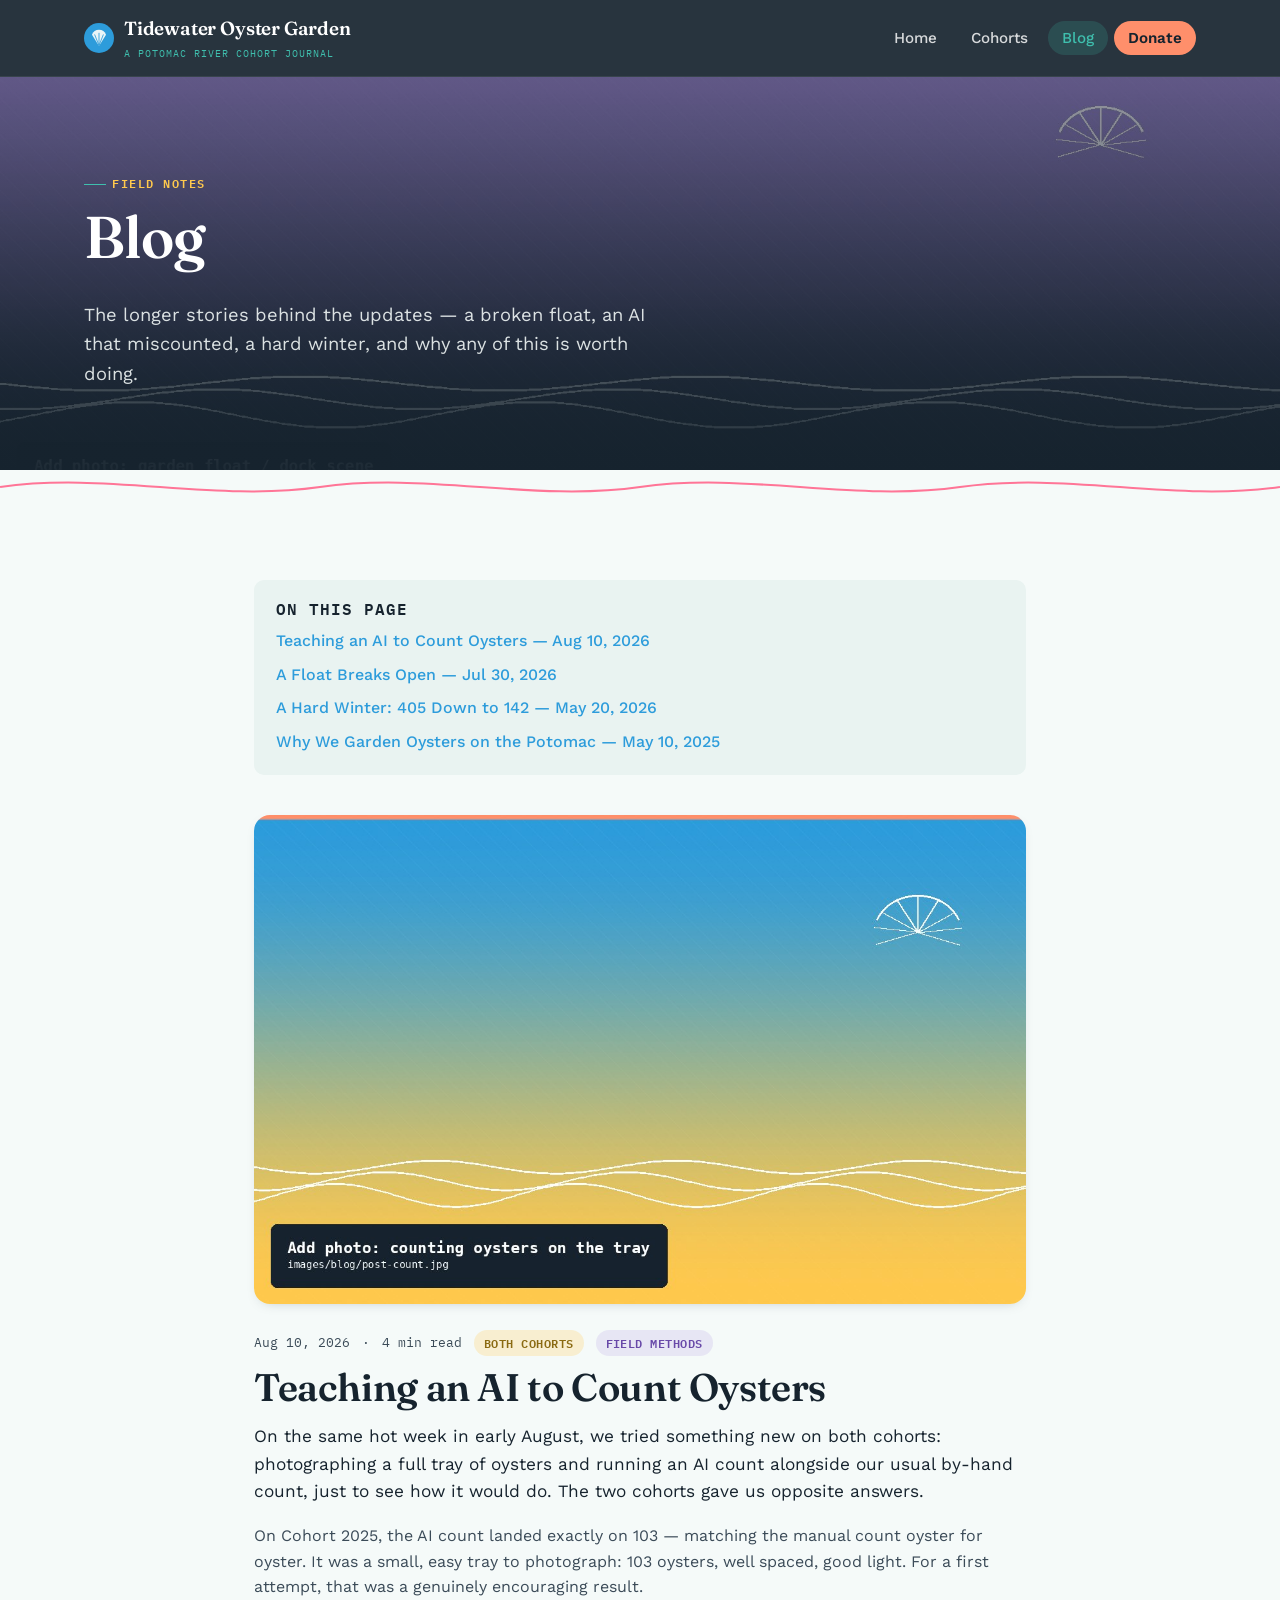
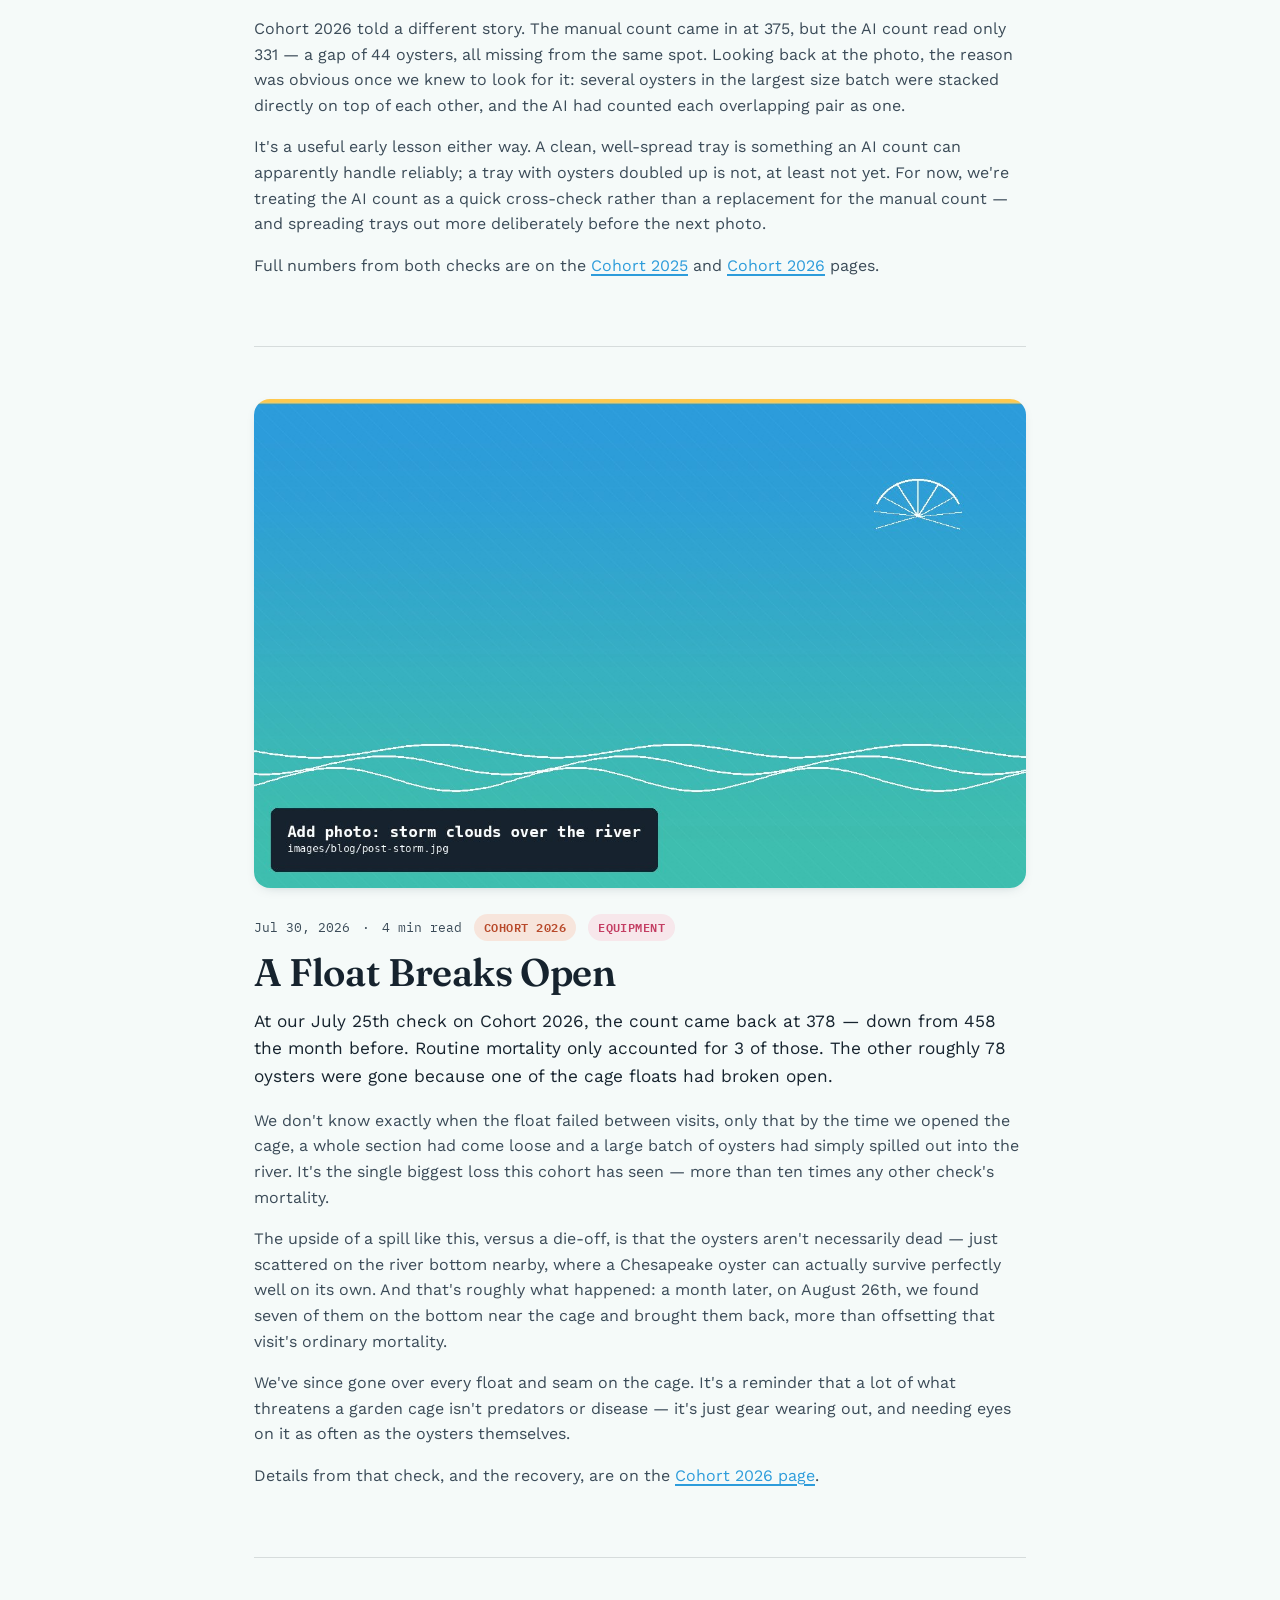
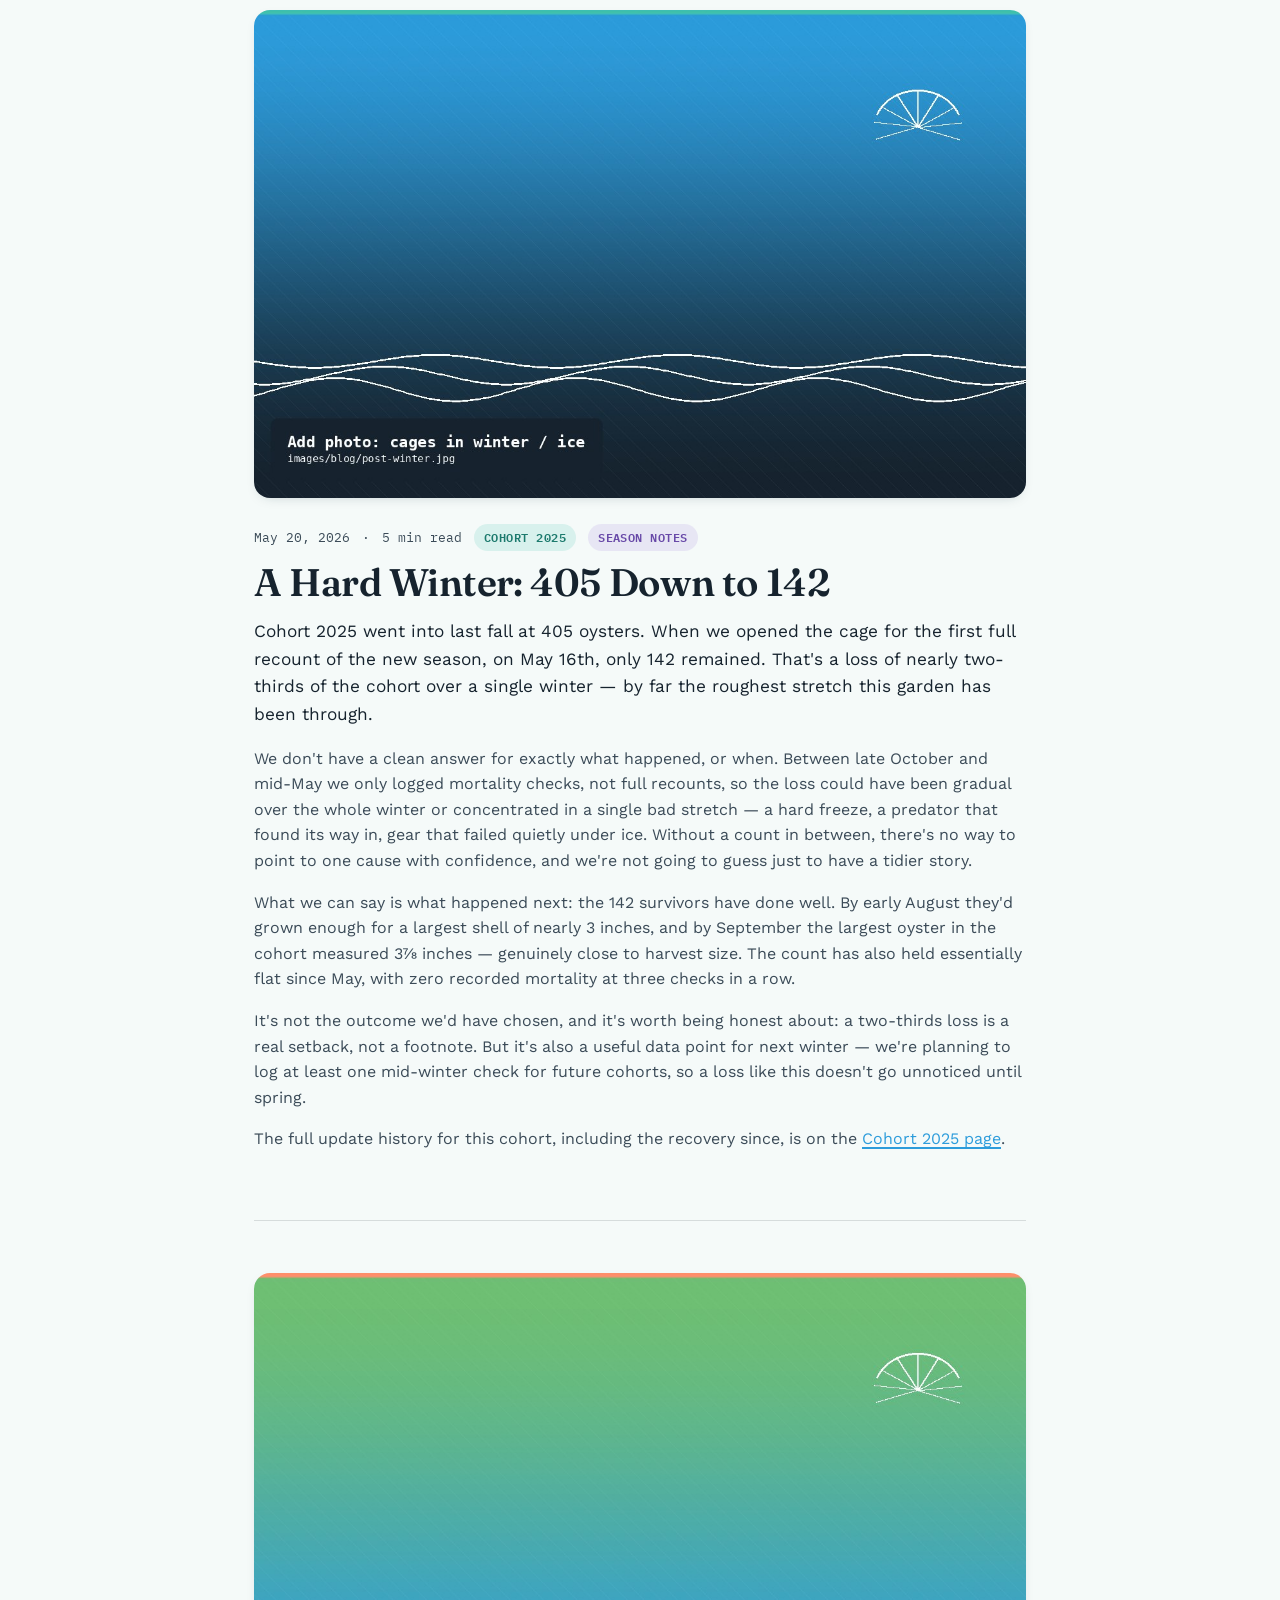
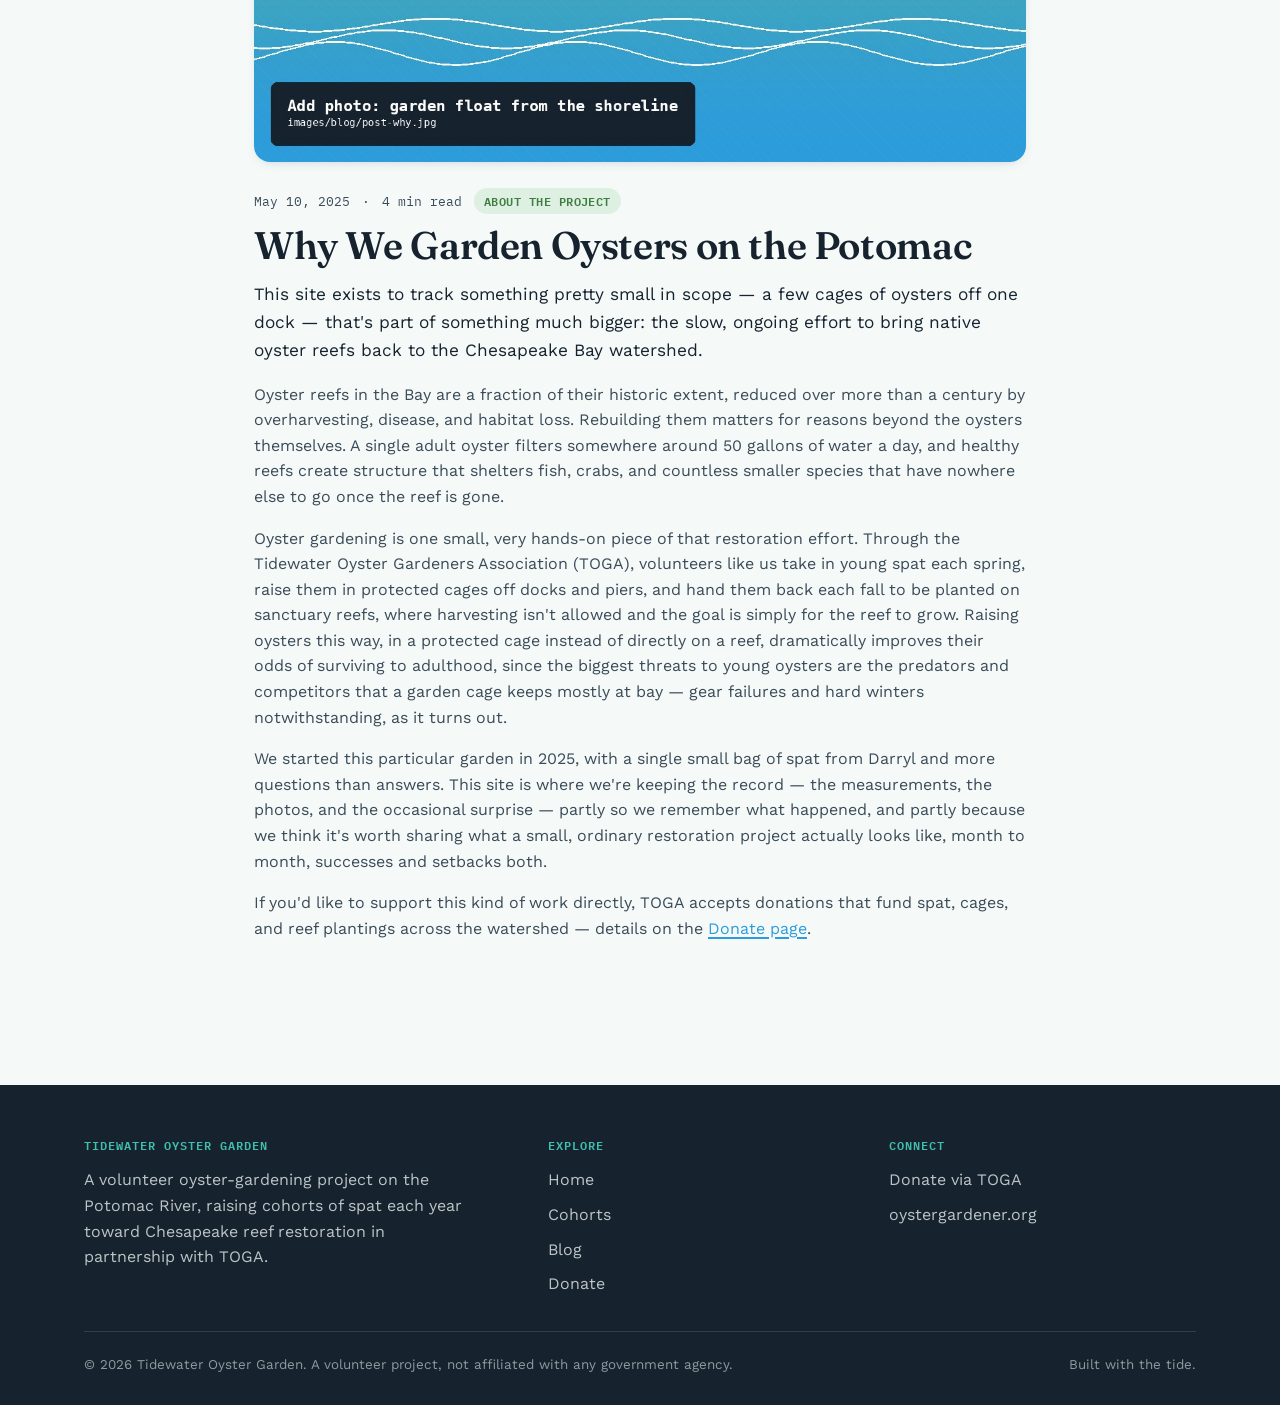
==== commit c71ee6b0: "Add files via upload Updated website" ====
--- a/blog.html
+++ b/blog.html
@@ -3,8 +3,8 @@
 <head>
 <meta charset="UTF-8">
 <meta name="viewport" content="width=device-width, initial-scale=1.0">
-<title>Blog — Northern Neck VA Oyster Garden</title>
-<meta name="description" content="Field notes from the oyster garden: storms, crabs, first winters, and the story behind the project.">
+<title>Blog — Tidewater Oyster Garden</title>
+<meta name="description" content="Field notes from the oyster garden: a broken float, an AI oyster count, a hard winter, and the story behind the project.">
 <link rel="preconnect" href="https://fonts.googleapis.com">
 <link rel="stylesheet" href="css/style.css">
 </head>
@@ -13,8 +13,12 @@
 <header class="site-header">
   <nav class="nav">
     <a href="index.html" class="brand">
-      <img class="brand-mark" src="images/site/brand-mark.png" alt="Northern Neck VA Oyster Garden brand mark">
-      <span>Northern Neck VA Oyster Garden<small>A Potomac River Cohort Journal</small></span>
+      <svg class="brand-mark" viewBox="0 0 32 32" xmlns="http://www.w3.org/2000/svg" aria-hidden="true">
+        <circle cx="16" cy="16" r="16" fill="#2D9CDB"/>
+        <path d="M16 24.5 L8.5 12.5 A8 8 0 0 1 23.5 12.5 Z" fill="#F5FAF9" opacity="0.95"/>
+        <path d="M16 24 L16 10.5 M16 24 L11.3 12.2 M16 24 L20.7 12.2" stroke="#2D9CDB" stroke-width="0.9" fill="none"/>
+      </svg>
+      <span>Tidewater Oyster Garden<small>A Potomac River Cohort Journal</small></span>
     </a>
     <button class="nav-toggle" aria-label="Toggle navigation" aria-expanded="false"><span></span></button>
     <ul class="nav-links">
@@ -31,7 +35,7 @@
   <div class="hero-inner hero-inner--sm">
     <p class="eyebrow" style="color:#FFC94D">Field notes</p>
     <h1 style="max-width:20ch;">Blog</h1>
-    <p class="lede">The longer stories behind the updates — storms, crabs, first winters, and the occasional oyster that makes it all worthwhile.</p>
+    <p class="lede">The longer stories behind the updates — a broken float, an AI that miscounted, a hard winter, and why any of this is worth doing.</p>
   </div>
 </section>
 
@@ -45,50 +49,51 @@
     <nav class="post-toc" aria-label="Post index">
       <h2>On this page</h2>
       <ul>
-        <li><a href="#salinity-swings">Salinity Swings After the July Storms — Aug 5, 2026</a></li>
-        <li><a href="#first-winter">First Winter: What We Learned — Feb 2, 2026</a></li>
-        <li><a href="#blue-crabs">Blue Crabs Pay a Visit — Oct 3, 2025</a></li>
+        <li><a href="#counting-oysters">Teaching an AI to Count Oysters — Aug 10, 2026</a></li>
+        <li><a href="#float-breaks-open">A Float Breaks Open — Jul 30, 2026</a></li>
+        <li><a href="#hard-winter">A Hard Winter: 405 Down to 142 — May 20, 2026</a></li>
         <li><a href="#why-we-garden">Why We Garden Oysters on the Potomac — May 10, 2025</a></li>
       </ul>
     </nav>
 
-    <article class="post" id="salinity-swings">
-      <div class="post-media"><img src="images/blog/post-storm.jpg" alt="Storm clouds gathering over the Potomac"></div>
+    <article class="post" id="counting-oysters">
+      <div class="post-media"><img src="images/blog/post-count.jpg" alt="Oysters laid out on a tray for counting"></div>
       <div class="post-meta">
-        <span>Aug 5, 2026</span><span>·</span><span>4 min read</span><span class="tag tag-coral">Cohort 2026</span><span class="tag tag-gold">Water Quality</span>
+        <span>Aug 10, 2026</span><span>·</span><span>4 min read</span><span class="tag tag-gold">Both Cohorts</span><span class="tag tag-lavender">Field Methods</span>
       </div>
-      <h2>Salinity Swings After the July Storms</h2>
-      <p class="lede">Three storm systems moved through the watershed in the space of ten days this July, and the river showed it. At our last check on Cohort 2026, salinity had dropped to 6 parts per thousand — well below the 9–11 ppt range we'd been seeing all summer.</p>
-      <p>Freshwater runoff is one of the more dramatic things you can watch happen to a tidal river. After a big rain event, the Potomac's salinity can swing hard for days as stormwater pushes down from upstream, temporarily turning brackish water nearly fresh near the surface. For oysters, which can tolerate a wide range of salinity but still have limits, a sharp dip is worth paying attention to — even if it isn't usually dangerous on its own.</p>
-      <p>What we watched for: shell gaping (a sign of stress), any unusual mortality between visits, and whether the cage needed to move to a different depth where salinity tends to hold steadier. None of that happened. Cohort 2026 lost 11 oysters since the May count, which is within the range we'd expect from routine attrition, not a die-off. Growth actually looked good — several oysters had visibly thickened shell edges, a sign of active feeding despite the murkier water.</p>
-      <p>Oysters are, notably, built for exactly this kind of instability. Estuary species evolve around variability, not despite it, and a Chesapeake oyster that couldn't handle a rainy July wouldn't last long here. Still, we're keeping a closer eye on the cage for the next few weeks, and if salinity stays low into August we may drop it a foot deeper, where the water tends to stay a bit more stable.</p>
-      <p>Full measurements from this check are on the <a href="cohort-2026.html#update-2026-07">Cohort 2026 page</a>.</p>
+      <h2>Teaching an AI to Count Oysters</h2>
+      <p class="lede">On the same hot week in early August, we tried something new on both cohorts: photographing a full tray of oysters and running an AI count alongside our usual by-hand count, just to see how it would do. The two cohorts gave us opposite answers.</p>
+      <p>On Cohort 2025, the AI count landed exactly on 103 — matching the manual count oyster for oyster. It was a small, easy tray to photograph: 103 oysters, well spaced, good light. For a first attempt, that was a genuinely encouraging result.</p>
+      <p>Cohort 2026 told a different story. The manual count came in at 375, but the AI count read only 331 — a gap of 44 oysters, all missing from the same spot. Looking back at the photo, the reason was obvious once we knew to look for it: several oysters in the largest size batch were stacked directly on top of each other, and the AI had counted each overlapping pair as one.
+      </p>
+      <p>It's a useful early lesson either way. A clean, well-spread tray is something an AI count can apparently handle reliably; a tray with oysters doubled up is not, at least not yet. For now, we're treating the AI count as a quick cross-check rather than a replacement for the manual count — and spreading trays out more deliberately before the next photo.</p>
+      <p>Full numbers from both checks are on the <a href="cohort-2025.html#update-2026-08-07">Cohort 2025</a> and <a href="cohort-2026.html#update-2026-08-07">Cohort 2026</a> pages.</p>
     </article>
 
-    <article class="post" id="first-winter">
+    <article class="post" id="float-breaks-open">
+      <div class="post-media"><img src="images/blog/post-storm.jpg" alt="A cage float in the water"></div>
+      <div class="post-meta">
+        <span>Jul 30, 2026</span><span>·</span><span>4 min read</span><span class="tag tag-coral">Cohort 2026</span><span class="tag tag-salmon">Equipment</span>
+      </div>
+      <h2>A Float Breaks Open</h2>
+      <p class="lede">At our July 25th check on Cohort 2026, the count came back at 378 — down from 458 the month before. Routine mortality only accounted for 3 of those. The other roughly 78 oysters were gone because one of the cage floats had broken open.</p>
+      <p>We don't know exactly when the float failed between visits, only that by the time we opened the cage, a whole section had come loose and a large batch of oysters had simply spilled out into the river. It's the single biggest loss this cohort has seen — more than ten times any other check's mortality.</p>
+      <p>The upside of a spill like this, versus a die-off, is that the oysters aren't necessarily dead — just scattered on the river bottom nearby, where a Chesapeake oyster can actually survive perfectly well on its own. And that's roughly what happened: a month later, on August 26th, we found seven of them on the bottom near the cage and brought them back, more than offsetting that visit's ordinary mortality.</p>
+      <p>We've since gone over every float and seam on the cage. It's a reminder that a lot of what threatens a garden cage isn't predators or disease — it's just gear wearing out, and needing eyes on it as often as the oysters themselves.</p>
+      <p>Details from that check, and the recovery, are on the <a href="cohort-2026.html#update-2026-07-25">Cohort 2026 page</a>.</p>
+    </article>
+
+    <article class="post" id="hard-winter">
       <div class="post-media"><img src="images/blog/post-winter.jpg" alt="Ice forming near the dock in winter"></div>
       <div class="post-meta">
-        <span>Feb 2, 2026</span><span>·</span><span>5 min read</span><span class="tag tag-seafoam">Cohort 2025</span><span class="tag tag-lavender">Season Notes</span>
+        <span>May 20, 2026</span><span>·</span><span>5 min read</span><span class="tag tag-seafoam">Cohort 2025</span><span class="tag tag-lavender">Season Notes</span>
       </div>
-      <h2>First Winter: What We Learned</h2>
-      <p class="lede">Cohort 2025 just made it through its first Potomac winter, including a stretch in mid-January when the shallows along our dock iced over for the better part of a week. Here's what changed, what we worried about, and what actually happened.</p>
-      <p>Oysters slow down dramatically once water temperatures drop below the mid-40s (°F). They stop feeding, seal their shells nearly shut, and effectively wait out the cold — which is good news, because there isn't much a gardener can do to speed up a Chesapeake winter. Our main job was making sure the cage stayed submerged and wasn't at risk of being crushed or lifted by shifting ice.</p>
-      <p>We dropped the cage a foot lower than its summer position in early December, mostly to keep it below the layer where surface ice tends to form and shift with the tide. That turned out to be the right call — when the shallows iced over in January, the cage and the oysters inside were undisturbed a foot below the ice line.</p>
-      <p>We didn't do a full measurement update over the winter, since handling dormant oysters in near-freezing water adds stress for very little data. Our next full check-in, once the water climbs back into the 50s, will be the real test of how the cohort came through. Anecdotally, though, a quick visual check in late January showed shells closed tight and no obvious mortality — a good sign heading into spring.</p>
-      <p>One change for next winter: we're planning to add a second float line as backup, after watching how much the main line iced up and stiffened during the cold snap.</p>
-    </article>
-
-    <article class="post" id="blue-crabs">
-      <div class="post-media"><img src="images/blog/post-crabs.jpg" alt="A blue crab found inside the oyster cage"></div>
-      <div class="post-meta">
-        <span>Oct 3, 2025</span><span>·</span><span>3 min read</span><span class="tag">Critters</span><span class="tag tag-seafoam">Cohort 2025</span>
-      </div>
-      <h2>Blue Crabs Pay a Visit</h2>
-      <p class="lede">During the September update on Cohort 2025, we found something we hadn't seen before: a full-grown blue crab, wedged into a gap where two cage panels meet, sitting happily among 452 oysters that presumably did not appreciate the company.</p>
-      <p>Blue crabs are opportunistic predators, and a cage full of young oysters is exactly the kind of easy meal they're built to find. Ours had clearly been in there a while — it wasn't a fresh intrusion, based on how settled in it looked, and there were a few shell fragments nearby that suggest it had already had a snack or two before we caught up with it.</p>
-      <p>The bigger issue wasn't really the crab itself; it was how it got in. Our cage panels are zip-tied together along the seams, and one seam had loosened enough over the summer, likely from months of current and handling, to leave a gap just wide enough for a determined crab to pry open further and squeeze through.</p>
-      <p>We evicted the crab (unharmed, back into the river) and added a second zip-tie at every seam on the cage as a fix. It's a small thing, but it's the kind of lesson that only shows up after a season of real conditions — no amount of planning replaces watching what actually happens to a cage over a summer.</p>
-      <p>Measurements from that visit are on the <a href="cohort-2025.html#update-2025-09">Cohort 2025 page</a>, crab cameo included.</p>
+      <h2>A Hard Winter: 405 Down to 142</h2>
+      <p class="lede">Cohort 2025 went into last fall at 405 oysters. When we opened the cage for the first full recount of the new season, on May 16th, only 142 remained. That's a loss of nearly two-thirds of the cohort over a single winter — by far the roughest stretch this garden has been through.</p>
+      <p>We don't have a clean answer for exactly what happened, or when. Between late October and mid-May we only logged mortality checks, not full recounts, so the loss could have been gradual over the whole winter or concentrated in a single bad stretch — a hard freeze, a predator that found its way in, gear that failed quietly under ice. Without a count in between, there's no way to point to one cause with confidence, and we're not going to guess just to have a tidier story.</p>
+      <p>What we can say is what happened next: the 142 survivors have done well. By early August they'd grown enough for a largest shell of nearly 3 inches, and by September the largest oyster in the cohort measured 3⅞ inches — genuinely close to harvest size. The count has also held essentially flat since May, with zero recorded mortality at three checks in a row.</p>
+      <p>It's not the outcome we'd have chosen, and it's worth being honest about: a two-thirds loss is a real setback, not a footnote. But it's also a useful data point for next winter — we're planning to log at least one mid-winter check for future cohorts, so a loss like this doesn't go unnoticed until spring.</p>
+      <p>The full update history for this cohort, including the recovery since, is on the <a href="cohort-2025.html">Cohort 2025 page</a>.</p>
     </article>
 
     <article class="post" id="why-we-garden">
@@ -99,8 +104,8 @@
       <h2>Why We Garden Oysters on the Potomac</h2>
       <p class="lede">This site exists to track something pretty small in scope — a few cages of oysters off one dock — that's part of something much bigger: the slow, ongoing effort to bring native oyster reefs back to the Chesapeake Bay watershed.</p>
       <p>Oyster reefs in the Bay are a fraction of their historic extent, reduced over more than a century by overharvesting, disease, and habitat loss. Rebuilding them matters for reasons beyond the oysters themselves. A single adult oyster filters somewhere around 50 gallons of water a day, and healthy reefs create structure that shelters fish, crabs, and countless smaller species that have nowhere else to go once the reef is gone.</p>
-      <p>Oyster gardening is one small, very hands-on piece of that restoration effort. Through the Tidewater Oyster Gardeners Association (TOGA), volunteers like us take in young spat each spring, raise them in protected cages off docks and piers, and hand them back each fall to be planted on sanctuary reefs, where harvesting isn't allowed and the goal is simply for the reef to grow. Raising oysters this way, in a protected cage instead of directly on a reef, dramatically improves their odds of surviving to adulthood, since the biggest threats to young oysters are the predators and competitors that a garden cage keeps mostly at bay.</p>
-      <p>We started this particular garden in 2025, with a single cohort of 500 spat and more questions than answers. This site is where we're keeping the record — the measurements, the photos, and the occasional surprise (see: blue crabs) — partly so we remember what happened, and partly because we think it's worth sharing what a small, ordinary restoration project actually looks like, month to month.</p>
+      <p>Oyster gardening is one small, very hands-on piece of that restoration effort. Through the Tidewater Oyster Gardeners Association (TOGA), volunteers like us take in young spat each spring, raise them in protected cages off docks and piers, and hand them back each fall to be planted on sanctuary reefs, where harvesting isn't allowed and the goal is simply for the reef to grow. Raising oysters this way, in a protected cage instead of directly on a reef, dramatically improves their odds of surviving to adulthood, since the biggest threats to young oysters are the predators and competitors that a garden cage keeps mostly at bay — gear failures and hard winters notwithstanding, as it turns out.</p>
+      <p>We started this particular garden in 2025, with a single small bag of spat from Darryl and more questions than answers. This site is where we're keeping the record — the measurements, the photos, and the occasional surprise — partly so we remember what happened, and partly because we think it's worth sharing what a small, ordinary restoration project actually looks like, month to month, successes and setbacks both.</p>
       <p>If you'd like to support this kind of work directly, TOGA accepts donations that fund spat, cages, and reef plantings across the watershed — details on the <a href="donate.html">Donate page</a>.</p>
     </article>
 
@@ -111,7 +116,7 @@
   <div class="container">
     <div class="footer-grid">
       <div>
-        <h4>Northern Neck VA Oyster Garden</h4>
+        <h4>Tidewater Oyster Garden</h4>
         <p style="color:rgba(245,250,249,.75); max-width:38ch;">A volunteer oyster-gardening project on the Potomac River, raising cohorts of spat each year toward Chesapeake reef restoration in partnership with TOGA.</p>
       </div>
       <div>
@@ -132,7 +137,7 @@
       </div>
     </div>
     <div class="footer-bottom">
-      <span>© 2026 Northern Neck VA Oyster Garden. A volunteer project, not affiliated with any government agency.</span>
+      <span>© 2026 Tidewater Oyster Garden. A volunteer project, not affiliated with any government agency.</span>
       <span>Built with the tide.</span>
     </div>
   </div>
--- a/css/style.css
+++ b/css/style.css
@@ -1,5 +1,5 @@
 /* ==========================================================================
-   Northern Neck VA Oyster Garden — stylesheet
+   Tidewater Oyster Garden — stylesheet
    A field-notebook aesthetic for a citizen-science oyster garden on the
    Potomac. Signature element: the "tide line" — a wavy rule that separates
    sections, and a vertical tide gauge that tracks cohort update history.
@@ -126,7 +126,7 @@
   letter-spacing: -.01em;
 }
 .brand:hover{ color: var(--white); }
-.brand-mark{ width: 30px; height: 30px; flex-shrink: 0; object-fit: contain; border-radius: 50%; }
+.brand-mark{ width: 30px; height: 30px; flex-shrink: 0; }
 .brand small{
   display: block; font-family: var(--font-mono); font-weight: 400;
   font-size: .62rem; letter-spacing: .1em; text-transform: uppercase;
